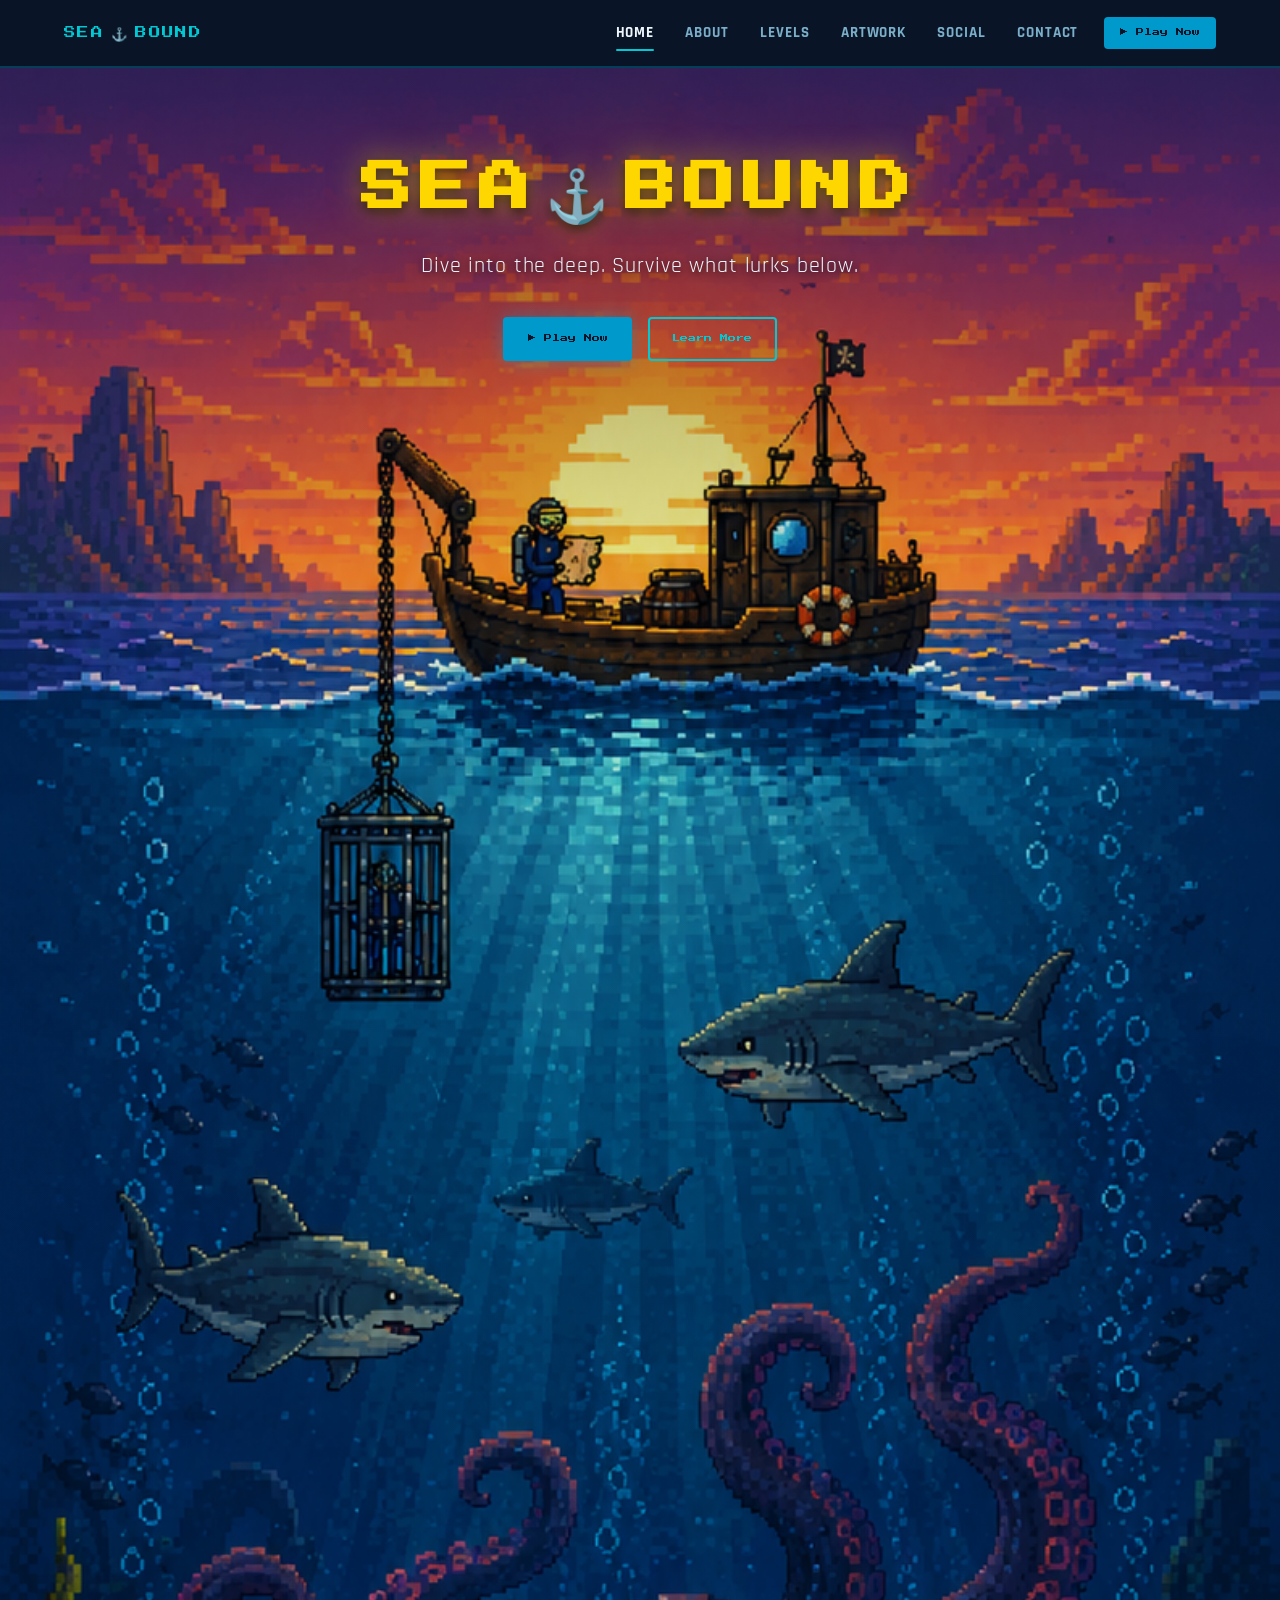
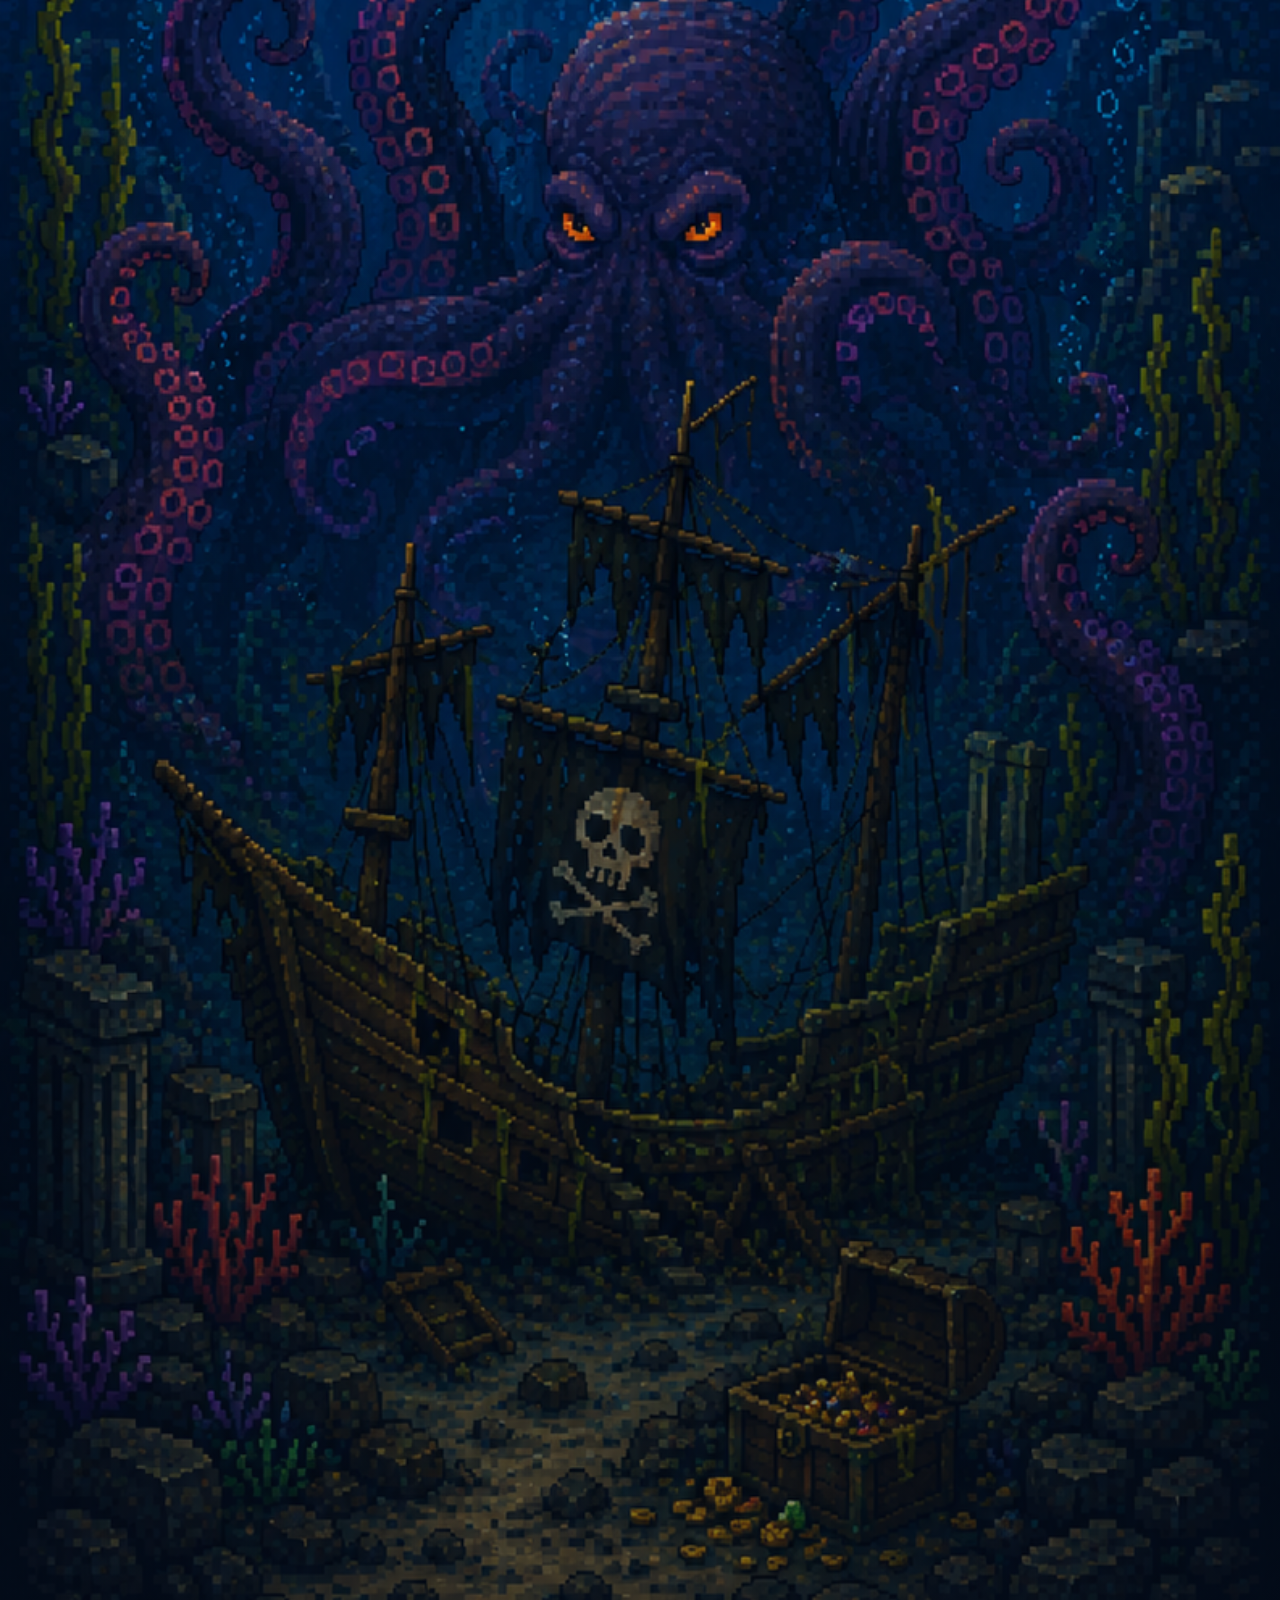
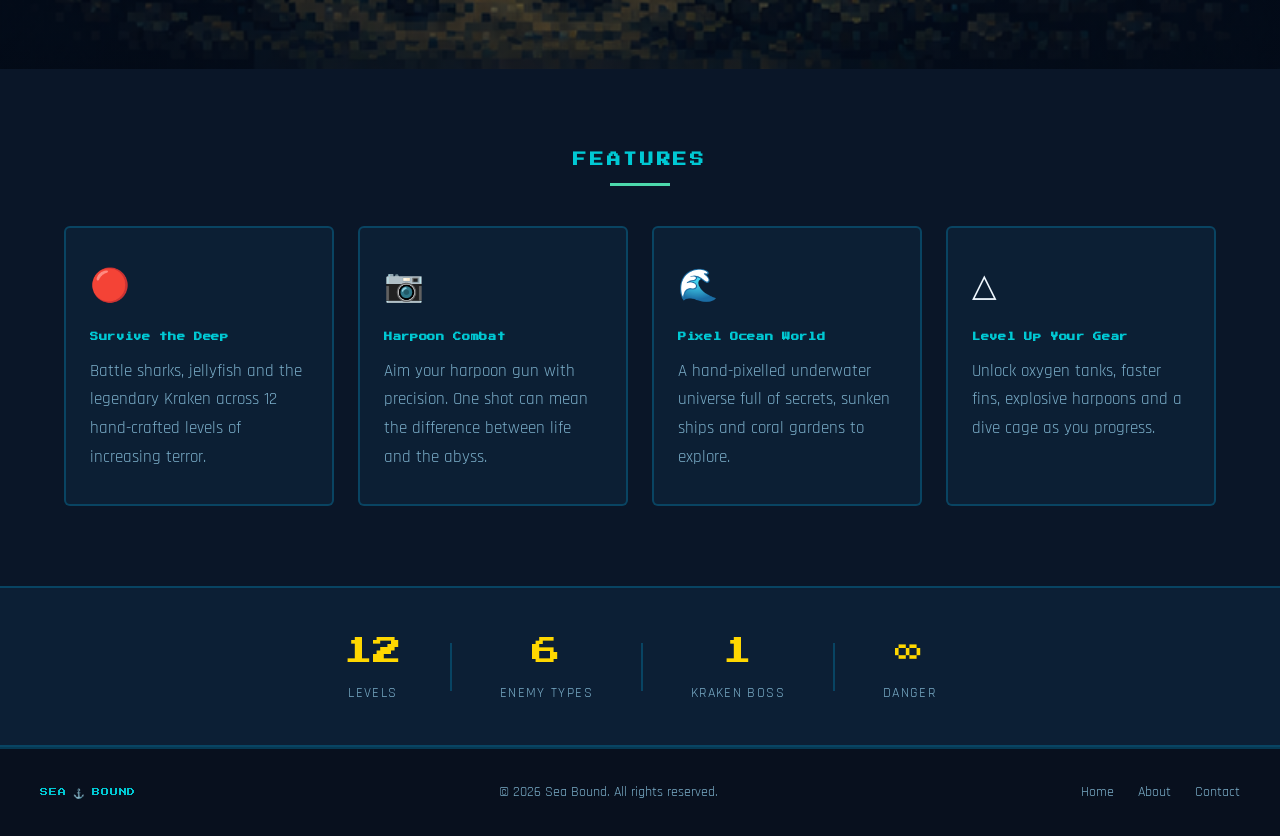
==== Max/seabound/index.html @ 22521fe0 "website" ====
<!DOCTYPE html>
<html lang="en">
<head>
  <meta charset="UTF-8" />
  <meta name="viewport" content="width=device-width, initial-scale=1.0" />
  <title>Sea Bound</title>
  <link rel="preconnect" href="https://fonts.googleapis.com" />
  <link href="https://fonts.googleapis.com/css2?family=Press+Start+2P&family=Rajdhani:wght@400;600;700&display=swap" rel="stylesheet" />
  <link rel="stylesheet" href="style.css" />
</head>
<body>

  <!-- ── NAV ──────────────────────────────────────────────────────────────── -->
  <header id="navbar">
    <div class="nav-inner">

      <!-- Logo -->
      <a href="#home" class="nav-logo" data-page="home">
        <span class="logo-word">SEA</span>
        <span class="logo-anchor" aria-hidden="true">&#9875;</span>
        <span class="logo-word">BOUND</span>
      </a>

      <!-- Hamburger (mobile) -->
      <button class="hamburger" id="hamburger" aria-label="Open menu">
        <span></span><span></span><span></span>
      </button>

      <!-- Links -->
      <nav class="nav-links" id="navLinks">
        <a href="#home"    class="nav-link active" data-page="home">Home</a>
        <a href="#about"   class="nav-link" data-page="about">About</a>
        <a href="#levels"  class="nav-link" data-page="levels">Levels</a>
        <a href="#artwork" class="nav-link" data-page="artwork">Artwork</a>
        <a href="#social"  class="nav-link" data-page="social">Social</a>
        <a href="#contact" class="nav-link" data-page="contact">Contact</a>
        <a href="#play" class="nav-cta" data-page="play">&#9654; Play Now</a>
      </nav>

    </div>
  </header>

  <!-- ── PAGES ─────────────────────────────────────────────────────────────── -->
  <main>

    <!-- HOME ---------------------------------------------------------------- -->
    <section id="home" class="page active">

      <!-- Hero image -->
      <div class="hero-wrap">
        <div class="hero-overlay">
          <h1 class="hero-title">
            <span>SEA</span>
            <span class="anchor-big" aria-hidden="true">&#9875;</span>
            <span>BOUND</span>
          </h1>
          <p class="hero-sub">Dive into the deep. Survive what lurks below.</p>
          <div class="hero-btns">
            <a href="#play" class="btn btn-primary" data-page="play">&#9654; Play Now</a>
            <a href="#about" class="btn btn-outline" data-page="about">Learn More</a>
          </div>
        </div>
      </div>

      <!-- Feature cards -->
      <div class="section-wrap">
        <h2 class="section-title pixel">FEATURES</h2>
        <div class="card-grid">
          <div class="card">
            <div class="card-icon">&#128308;</div>
            <h3>Survive the Deep</h3>
            <p>Battle sharks, jellyfish and the legendary Kraken across 12 hand-crafted levels of increasing terror.</p>
          </div>
          <div class="card">
            <div class="card-icon">&#128247;</div>
            <h3>Harpoon Combat</h3>
            <p>Aim your harpoon gun with precision. One shot can mean the difference between life and the abyss.</p>
          </div>
          <div class="card">
            <div class="card-icon">&#127754;</div>
            <h3>Pixel Ocean World</h3>
            <p>A hand-pixelled underwater universe full of secrets, sunken ships and coral gardens to explore.</p>
          </div>
          <div class="card">
            <div class="card-icon">&#9651;</div>
            <h3>Level Up Your Gear</h3>
            <p>Unlock oxygen tanks, faster fins, explosive harpoons and a dive cage as you progress.</p>
          </div>
        </div>
      </div>

      <!-- Stats bar -->
      <div class="stats-bar">
        <div class="stat"><span class="stat-num">12</span><span class="stat-label">Levels</span></div>
        <div class="stat-div"></div>
        <div class="stat"><span class="stat-num">6</span><span class="stat-label">Enemy Types</span></div>
        <div class="stat-div"></div>
        <div class="stat"><span class="stat-num">1</span><span class="stat-label">Kraken Boss</span></div>
        <div class="stat-div"></div>
        <div class="stat"><span class="stat-num">&#8734;</span><span class="stat-label">Danger</span></div>
      </div>

    </section>

    <!-- ABOUT --------------------------------------------------------------- -->
    <section id="about" class="page">
      <div class="section-wrap">
        <h2 class="section-title pixel">ABOUT</h2>
        <div class="about-grid">
          <div class="about-text">
            <h3 class="pixel small">THE GAME</h3>
            <p>Sea Bound is a pixel-art action game where you play as a deep-sea diver dropped from a research vessel into the most dangerous waters on Earth. Armed only with a harpoon gun and your wits, you must fend off predators, collect samples and escape before your oxygen runs out.</p>
            <p>Built with a love for retro aesthetics and modern game-feel, Sea Bound blends chunky pixel art with fluid controls and a pulse-pounding original soundtrack.</p>
            <h3 class="pixel small" style="margin-top:2rem;">THE TEAM</h3>
            <p>Sea Bound is an indie project developed by a small team of ocean enthusiasts, pixel artists and weekend coders who believe the sea should be as terrifying in a game as it is in real life.</p>
          </div>
          <div class="about-panel">
            <div class="pixel-box">
              <canvas id="aboutCanvas" width="320" height="320"></canvas>
            </div>
            <div class="tag-list">
              <span class="tag">Pixel Art</span>
              <span class="tag">Action</span>
              <span class="tag">Survival</span>
              <span class="tag">Underwater</span>
              <span class="tag">Boss Fights</span>
              <span class="tag">Indie</span>
            </div>
          </div>
        </div>
      </div>
    </section>

    <!-- LEVELS -------------------------------------------------------------- -->
    <section id="levels" class="page">
      <div class="section-wrap">
        <h2 class="section-title pixel">LEVELS</h2>
        <p class="section-sub">12 depths. Each darker than the last.</p>
        <div class="levels-grid" id="levelsGrid"></div>
      </div>
    </section>

    <!-- ARTWORK ------------------------------------------------------------- -->
    <section id="artwork" class="page">
      <div class="section-wrap">
        <h2 class="section-title pixel">ARTWORK</h2>
        <p class="section-sub">Pixel art from the depths of Sea Bound.</p>
        <div class="art-grid" id="artGrid"></div>
      </div>
    </section>

    <!-- SOCIAL -------------------------------------------------------------- -->
    <section id="social" class="page">
      <div class="section-wrap">
        <h2 class="section-title pixel">SOCIAL</h2>
        <p class="section-sub">Follow the dive. Stay updated.</p>
        <div class="social-grid">
          <a href="#" class="social-card" style="--accent:#1da1f2">
            <div class="social-icon">&#120143;</div>
            <h3>Twitter / X</h3>
            <p>@SeaBoundGame</p>
            <span class="social-follow">Follow</span>
          </a>
          <a href="#" class="social-card" style="--accent:#e1306c">
            <div class="social-icon">&#128247;</div>
            <h3>Instagram</h3>
            <p>@seabound.game</p>
            <span class="social-follow">Follow</span>
          </a>
          <a href="#" class="social-card" style="--accent:#5865f2">
            <div class="social-icon">&#127918;</div>
            <h3>Discord</h3>
            <p>Join the Crew</p>
            <span class="social-follow">Join</span>
          </a>
          <a href="#" class="social-card" style="--accent:#ff0000">
            <div class="social-icon">&#9654;</div>
            <h3>YouTube</h3>
            <p>Sea Bound Official</p>
            <span class="social-follow">Subscribe</span>
          </a>
          <a href="#" class="social-card" style="--accent:#ff6314">
            <div class="social-icon">&#127918;</div>
            <h3>itch.io</h3>
            <p>Play the Demo</p>
            <span class="social-follow">Play Free</span>
          </a>
          <a href="#" class="social-card" style="--accent:#1b9e3e">
            <div class="social-icon">&#127918;</div>
            <h3>Steam</h3>
            <p>Wishlist Now</p>
            <span class="social-follow">Wishlist</span>
          </a>
        </div>
      </div>
    </section>

    <!-- PLAY ---------------------------------------------------------------- -->
    <section id="play" class="page">
      <div class="play-wrap">

        <!-- Header bar -->
        <div class="play-header">
          <div class="play-title">
            <span class="pixel">SEA &#9875; BOUND</span>
            <span class="play-sub">Scuba Fighter</span>
          </div>
          <button class="btn btn-outline play-back" data-page="home">&#8592; Back</button>
        </div>

        <!-- Canvas area -->
        <div class="game-frame">
          <canvas id="gameCanvas"></canvas>
        </div>

        <!-- Controls reference -->
        <div class="play-controls">
          <div class="ctrl-item"><kbd>W A S D</kbd><span>or</span><kbd>&#8593; &#8592; &#8595; &#8594;</kbd><span>Move diver</span></div>
          <div class="ctrl-sep"></div>
          <div class="ctrl-item"><kbd>Click</kbd><span>or</span><kbd>Space</kbd><span>Fire harpoon</span></div>
          <div class="ctrl-sep"></div>
          <div class="ctrl-item"><span class="ctrl-tip">&#9888; Arrow keys scroll the page — click the game canvas first to focus it</span></div>
        </div>

      </div>
    </section>

    <!-- CONTACT ------------------------------------------------------------- -->
    <section id="contact" class="page">
      <div class="section-wrap">
        <h2 class="section-title pixel">CONTACT</h2>
        <p class="section-sub">Send a message into the deep. We will surface shortly.</p>
        <div class="contact-wrap">
          <form class="contact-form" id="contactForm" onsubmit="handleSubmit(event)">
            <div class="form-row">
              <div class="form-group">
                <label for="fname">Name</label>
                <input type="text" id="fname" placeholder="Your name" required />
              </div>
              <div class="form-group">
                <label for="femail">Email</label>
                <input type="email" id="femail" placeholder="your@email.com" required />
              </div>
            </div>
            <div class="form-group">
              <label for="fsubject">Subject</label>
              <input type="text" id="fsubject" placeholder="What's on your mind?" required />
            </div>
            <div class="form-group">
              <label for="fmessage">Message</label>
              <textarea id="fmessage" rows="6" placeholder="Dive in..." required></textarea>
            </div>
            <button type="submit" class="btn btn-primary full-width">Send Message &#9658;</button>
            <p class="form-success" id="formSuccess">&#10003; Message sent! We'll be in touch.</p>
          </form>
          <div class="contact-info">
            <div class="info-block">
              <span class="info-icon">&#9993;</span>
              <div>
                <strong>Email</strong>
                <p>hello@seabound.game</p>
              </div>
            </div>
            <div class="info-block">
              <span class="info-icon">&#128205;</span>
              <div>
                <strong>Based In</strong>
                <p>Somewhere beneath the waves</p>
              </div>
            </div>
            <div class="info-block">
              <span class="info-icon">&#128336;</span>
              <div>
                <strong>Response Time</strong>
                <p>Within 2 tidal cycles</p>
              </div>
            </div>
          </div>
        </div>
      </div>
    </section>

  </main>

  <!-- FOOTER -->
  <footer>
    <div class="footer-inner">
      <span class="nav-logo small">SEA <span class="logo-anchor">&#9875;</span> BOUND</span>
      <p>&copy; 2026 Sea Bound. All rights reserved.</p>
      <div class="footer-links">
        <a href="#home" data-page="home">Home</a>
        <a href="#about" data-page="about">About</a>
        <a href="#contact" data-page="contact">Contact</a>
      </div>
    </div>
  </footer>

  <script src="game.js"></script>
  <script src="site.js"></script>
</body>
</html>
---- Max/seabound/style.css ----
/* ── Variables & Reset ───────────────────────────────────────────────────── */
:root {
  --navy:      #0a1628;
  --deep:      #0d2137;
  --ocean:     #0e3d5c;
  --mid:       #1a6fa8;
  --teal:      #0099cc;
  --aqua:      #00c9d4;
  --seafoam:   #4dd9ac;
  --sunset1:   #ff7043;
  --sunset2:   #ff9a3c;
  --gold:      #ffd700;
  --sand:      #e8c97a;
  --coral:     #ff5c5c;
  --white:     #f0f8ff;
  --muted:     #7baec9;
  --card-bg:   rgba(13,33,55,0.85);
  --border:    rgba(0,153,204,0.3);
  --pixel-font:'Press Start 2P', monospace;
  --body-font: 'Rajdhani', sans-serif;
  --nav-h:     68px;
}

*, *::before, *::after { box-sizing: border-box; margin: 0; padding: 0; }

html { scroll-behavior: smooth; }

body {
  background: var(--navy);
  color: var(--white);
  font-family: var(--body-font);
  font-size: 17px;
  line-height: 1.7;
  overflow-x: hidden;
}

a { color: inherit; text-decoration: none; }
img { display: block; max-width: 100%; }
p { color: var(--muted); margin-bottom: 1rem; }
p:last-child { margin-bottom: 0; }

/* ── Scrollbar ───────────────────────────────────────────────────────────── */
::-webkit-scrollbar { width: 6px; }
::-webkit-scrollbar-track { background: var(--navy); }
::-webkit-scrollbar-thumb { background: var(--mid); border-radius: 3px; }

/* ── Typography helpers ──────────────────────────────────────────────────── */
.pixel { font-family: var(--pixel-font); }
.pixel.small { font-size: .55rem; letter-spacing: .08em; }

/* ── NAV ─────────────────────────────────────────────────────────────────── */
#navbar {
  position: fixed;
  top: 0; left: 0; right: 0;
  height: var(--nav-h);
  z-index: 1000;
  background: rgba(10,22,40,0.92);
  backdrop-filter: blur(12px);
  border-bottom: 2px solid var(--border);
  transition: box-shadow .3s;
}
#navbar.scrolled { box-shadow: 0 4px 28px rgba(0,0,0,.6); }

.nav-inner {
  max-width: 1200px;
  margin: 0 auto;
  height: 100%;
  display: flex;
  align-items: center;
  justify-content: space-between;
  padding: 0 1.5rem;
}

/* Logo */
.nav-logo {
  font-family: var(--pixel-font);
  font-size: .72rem;
  color: var(--aqua);
  letter-spacing: .12em;
  display: flex;
  align-items: center;
  gap: .4rem;
  cursor: pointer;
  transition: color .2s;
}
.nav-logo:hover { color: var(--gold); }
.nav-logo.small { font-size: .5rem; }
.logo-anchor { color: var(--gold); font-size: 1.15em; }
.anchor-big  { color: var(--gold); }

/* Nav links */
.nav-links {
  display: flex;
  align-items: center;
  gap: .25rem;
}

.nav-link {
  font-family: var(--body-font);
  font-weight: 700;
  font-size: .95rem;
  letter-spacing: .06em;
  text-transform: uppercase;
  color: var(--muted);
  padding: .45rem .85rem;
  border-radius: 4px;
  transition: color .2s, background .2s;
  position: relative;
}
.nav-link::after {
  content: '';
  position: absolute;
  bottom: 2px; left: 50%; right: 50%;
  height: 2px;
  background: var(--aqua);
  transition: left .2s, right .2s;
  border-radius: 1px;
}
.nav-link:hover, .nav-link.active {
  color: var(--white);
}
.nav-link:hover::after, .nav-link.active::after {
  left: .85rem; right: .85rem;
}

.nav-cta {
  font-family: var(--pixel-font);
  font-size: .5rem;
  background: var(--teal);
  color: var(--navy);
  padding: .6rem 1rem;
  border-radius: 4px;
  margin-left: .5rem;
  transition: background .2s, transform .15s;
  white-space: nowrap;
}
.nav-cta:hover { background: var(--aqua); transform: translateY(-1px); }

/* Hamburger */
.hamburger {
  display: none;
  flex-direction: column;
  gap: 5px;
  background: none;
  border: none;
  cursor: pointer;
  padding: .3rem;
}
.hamburger span {
  display: block;
  width: 24px; height: 2px;
  background: var(--aqua);
  border-radius: 1px;
  transition: transform .3s, opacity .3s;
}
.hamburger.open span:nth-child(1) { transform: translateY(7px) rotate(45deg); }
.hamburger.open span:nth-child(2) { opacity: 0; }
.hamburger.open span:nth-child(3) { transform: translateY(-7px) rotate(-45deg); }

/* ── Pages ───────────────────────────────────────────────────────────────── */
.page { display: none; padding-top: var(--nav-h); min-height: 100vh; }
.page.active { display: block; }

/* ── Section wrapper ─────────────────────────────────────────────────────── */
.section-wrap {
  max-width: 1200px;
  margin: 0 auto;
  padding: 5rem 1.5rem;
}

.section-title {
  font-size: clamp(.65rem, 2vw, .85rem);
  color: var(--aqua);
  letter-spacing: .2em;
  margin-bottom: .6rem;
  text-align: center;
}
.section-title::after {
  content: '';
  display: block;
  width: 60px; height: 3px;
  background: var(--seafoam);
  margin: .7rem auto 0;
  image-rendering: pixelated;
}
.section-sub {
  text-align: center;
  color: var(--muted);
  font-size: 1.1rem;
  margin-bottom: 3rem;
}

/* ── Buttons ─────────────────────────────────────────────────────────────── */
.btn {
  display: inline-flex;
  align-items: center;
  gap: .4rem;
  font-family: var(--pixel-font);
  font-size: .5rem;
  padding: .85rem 1.4rem;
  border-radius: 4px;
  cursor: pointer;
  transition: transform .15s, box-shadow .2s;
  border: 2px solid transparent;
}
.btn:hover { transform: translateY(-2px); }
.btn-primary {
  background: var(--teal);
  color: var(--navy);
  box-shadow: 0 0 18px rgba(0,153,204,.45);
}
.btn-primary:hover { background: var(--aqua); box-shadow: 0 0 28px rgba(0,201,212,.6); }
.btn-outline {
  background: transparent;
  color: var(--aqua);
  border-color: var(--aqua);
}
.btn-outline:hover { background: rgba(0,153,204,.12); }
.full-width { width: 100%; justify-content: center; }

/* ── Hero ────────────────────────────────────────────────────────────────── */
.hero-wrap {
  position: relative;
  width: 100%;
  /* The image is 793×1983 px — height is 250.06% of width.
     padding-top trick makes the container exactly that tall with no cropping. */
  padding-top: 250.06%;
  min-height: 520px;
  overflow: hidden;
  background-image: url("web_back.png");
  background-size: 100% 100%;   /* stretch to fill the container exactly */
  background-position: top center;
  background-repeat: no-repeat;
  background-color: #0a1020;
}
.hero-overlay {
  position: absolute;
  inset: 0;
  display: flex;
  flex-direction: column;
  align-items: center;
  justify-content: flex-start;   /* sit near the top where the boat/sunset is */
  padding-top: 6%;
  text-align: center;
  padding-left: 1.5rem;
  padding-right: 1.5rem;
  background: linear-gradient(to bottom,
    rgba(5,12,25,.45) 0%,
    rgba(5,12,25,.05) 18%,
    rgba(5,12,25,.0)  50%,
    rgba(5,12,25,.55) 100%);
}
.hero-title {
  font-family: var(--pixel-font);
  font-size: clamp(1.4rem, 5vw, 3.2rem);
  color: var(--gold);
  letter-spacing: .15em;
  display: flex;
  align-items: center;
  gap: .5rem;
  text-shadow: 0 0 32px rgba(255,215,0,.55), 0 4px 12px rgba(0,0,0,.8);
  margin-bottom: 1rem;
}
.hero-sub {
  font-family: var(--body-font);
  font-size: clamp(1rem, 2.5vw, 1.35rem);
  color: var(--white);
  text-shadow: 0 2px 8px rgba(0,0,0,.9);
  margin-bottom: 2rem;
  letter-spacing: .04em;
}
.hero-btns { display: flex; gap: 1rem; flex-wrap: wrap; justify-content: center; }

/* ── Feature cards ───────────────────────────────────────────────────────── */
.card-grid {
  display: grid;
  grid-template-columns: repeat(auto-fit, minmax(220px, 1fr));
  gap: 1.5rem;
  margin-top: 2.5rem;
}
.card {
  background: var(--card-bg);
  border: 2px solid var(--border);
  border-radius: 6px;
  padding: 2rem 1.5rem;
  transition: border-color .25s, transform .2s, box-shadow .25s;
  image-rendering: pixelated;
}
.card:hover {
  border-color: var(--aqua);
  transform: translateY(-4px);
  box-shadow: 0 8px 32px rgba(0,153,204,.25);
}
.card-icon { font-size: 2rem; margin-bottom: 1rem; }
.card h3 {
  font-family: var(--pixel-font);
  font-size: .52rem;
  color: var(--aqua);
  margin-bottom: .75rem;
  letter-spacing: .08em;
}

/* ── Stats bar ───────────────────────────────────────────────────────────── */
.stats-bar {
  background: rgba(13,33,55,.9);
  border-top: 2px solid var(--border);
  border-bottom: 2px solid var(--border);
  display: flex;
  justify-content: center;
  align-items: center;
  gap: 0;
  padding: 2.5rem 1rem;
  flex-wrap: wrap;
}
.stat {
  display: flex;
  flex-direction: column;
  align-items: center;
  padding: 0 3rem;
}
.stat-num {
  font-family: var(--pixel-font);
  font-size: clamp(1rem, 3vw, 1.8rem);
  color: var(--gold);
}
.stat-label {
  font-family: var(--body-font);
  font-size: .85rem;
  color: var(--muted);
  text-transform: uppercase;
  letter-spacing: .1em;
  margin-top: .3rem;
}
.stat-div { width: 2px; height: 48px; background: var(--border); }

/* ── About ───────────────────────────────────────────────────────────────── */
.about-grid {
  display: grid;
  grid-template-columns: 1fr 360px;
  gap: 4rem;
  align-items: start;
}
.about-text h3 { color: var(--aqua); margin-bottom: .75rem; }
.pixel-box {
  border: 3px solid var(--border);
  border-radius: 6px;
  overflow: hidden;
  image-rendering: pixelated;
  box-shadow: 0 0 32px rgba(0,153,204,.2);
}
#aboutCanvas { image-rendering: pixelated; width: 100%; height: auto; }
.tag-list { display: flex; flex-wrap: wrap; gap: .5rem; margin-top: 1rem; }
.tag {
  font-family: var(--pixel-font);
  font-size: .42rem;
  background: rgba(0,153,204,.15);
  border: 1px solid var(--teal);
  color: var(--aqua);
  padding: .35rem .7rem;
  border-radius: 3px;
  letter-spacing: .06em;
}

/* ── Levels grid ─────────────────────────────────────────────────────────── */
.levels-grid {
  display: grid;
  grid-template-columns: repeat(auto-fill, minmax(200px, 1fr));
  gap: 1.25rem;
  margin-top: 2rem;
}
.level-card {
  background: var(--card-bg);
  border: 2px solid var(--border);
  border-radius: 6px;
  overflow: hidden;
  cursor: pointer;
  transition: border-color .2s, transform .2s, box-shadow .2s;
}
.level-card:hover {
  border-color: var(--seafoam);
  transform: translateY(-3px);
  box-shadow: 0 6px 24px rgba(77,217,172,.2);
}
.level-thumb {
  width: 100%; height: 120px;
  image-rendering: pixelated;
  display: block;
}
.level-info { padding: .9rem 1rem; }
.level-num {
  font-family: var(--pixel-font);
  font-size: .42rem;
  color: var(--seafoam);
  letter-spacing: .1em;
}
.level-name {
  font-family: var(--body-font);
  font-weight: 700;
  font-size: 1.05rem;
  color: var(--white);
  margin: .3rem 0;
}
.level-diff { display: flex; gap: 3px; }
.diff-pip {
  width: 10px; height: 10px;
  border-radius: 1px;
  image-rendering: pixelated;
}
.diff-pip.on  { background: var(--coral); }
.diff-pip.off { background: var(--border); }

/* ── Artwork grid ────────────────────────────────────────────────────────── */
.art-grid {
  display: grid;
  grid-template-columns: repeat(auto-fill, minmax(240px, 1fr));
  gap: 1.25rem;
  margin-top: 2rem;
}
.art-card {
  background: var(--card-bg);
  border: 2px solid var(--border);
  border-radius: 6px;
  overflow: hidden;
  transition: border-color .2s, transform .2s;
  cursor: pointer;
}
.art-card:hover { border-color: var(--gold); transform: scale(1.02); }
.art-card canvas { width: 100%; image-rendering: pixelated; display: block; }
.art-card .art-img {
  width: 100%;
  display: block;
  object-fit: cover;
  object-position: center;
  /* Match the canvas height so cards stay uniform in the grid */
  aspect-ratio: 240 / 200;
  image-rendering: pixelated;
}
.art-label {
  padding: .6rem 1rem;
  font-family: var(--pixel-font);
  font-size: .4rem;
  color: var(--muted);
  letter-spacing: .08em;
}

/* ── Social ──────────────────────────────────────────────────────────────── */
.social-grid {
  display: grid;
  grid-template-columns: repeat(auto-fill, minmax(220px, 1fr));
  gap: 1.25rem;
  margin-top: 1rem;
}
.social-card {
  background: var(--card-bg);
  border: 2px solid var(--border);
  border-radius: 6px;
  padding: 2rem 1.5rem;
  text-align: center;
  transition: border-color .25s, transform .2s, box-shadow .25s;
  display: block;
}
.social-card:hover {
  border-color: var(--accent, var(--aqua));
  transform: translateY(-4px);
  box-shadow: 0 8px 28px rgba(0,0,0,.4);
}
.social-icon {
  font-size: 2.2rem;
  margin-bottom: .75rem;
}
.social-card h3 {
  font-family: var(--pixel-font);
  font-size: .48rem;
  color: var(--white);
  margin-bottom: .4rem;
  letter-spacing: .08em;
}
.social-card p { font-size: .95rem; color: var(--muted); margin-bottom: 1rem; }
.social-follow {
  display: inline-block;
  font-family: var(--pixel-font);
  font-size: .4rem;
  background: rgba(0,153,204,.15);
  border: 1px solid var(--accent, var(--teal));
  color: var(--accent, var(--teal));
  padding: .4rem .8rem;
  border-radius: 3px;
  letter-spacing: .06em;
  transition: background .2s;
}
.social-card:hover .social-follow { background: rgba(0,153,204,.28); }

/* ── Contact ─────────────────────────────────────────────────────────────── */
.contact-wrap {
  display: grid;
  grid-template-columns: 1fr 300px;
  gap: 4rem;
  align-items: start;
  margin-top: 1rem;
}
.contact-form { display: flex; flex-direction: column; gap: 1.25rem; }
.form-row { display: grid; grid-template-columns: 1fr 1fr; gap: 1.25rem; }
.form-group { display: flex; flex-direction: column; gap: .4rem; }
.form-group label {
  font-family: var(--pixel-font);
  font-size: .42rem;
  color: var(--aqua);
  letter-spacing: .08em;
}
.form-group input,
.form-group textarea {
  background: rgba(13,33,55,.9);
  border: 2px solid var(--border);
  border-radius: 4px;
  color: var(--white);
  font-family: var(--body-font);
  font-size: 1rem;
  padding: .7rem 1rem;
  outline: none;
  transition: border-color .2s;
  resize: vertical;
}
.form-group input:focus,
.form-group textarea:focus { border-color: var(--teal); }
.form-group input::placeholder,
.form-group textarea::placeholder { color: var(--muted); opacity: .6; }
.form-success {
  color: var(--seafoam);
  font-family: var(--pixel-font);
  font-size: .42rem;
  display: none;
  text-align: center;
  letter-spacing: .08em;
}
.form-success.show { display: block; }
.contact-info { display: flex; flex-direction: column; gap: 2rem; padding-top: .5rem; }
.info-block { display: flex; align-items: flex-start; gap: 1rem; }
.info-icon { font-size: 1.6rem; flex-shrink: 0; margin-top: .1rem; }
.info-block strong {
  font-family: var(--pixel-font);
  font-size: .44rem;
  color: var(--aqua);
  letter-spacing: .08em;
  display: block;
  margin-bottom: .3rem;
}
.info-block p { font-size: .95rem; color: var(--muted); margin: 0; }

/* ── Footer ──────────────────────────────────────────────────────────────── */
footer {
  background: rgba(8,16,30,.95);
  border-top: 2px solid var(--border);
  padding: 2rem 1.5rem;
}
.footer-inner {
  max-width: 1200px;
  margin: 0 auto;
  display: flex;
  align-items: center;
  justify-content: space-between;
  flex-wrap: wrap;
  gap: 1rem;
}
footer p { font-size: .85rem; color: var(--muted); margin: 0; }
.footer-links { display: flex; gap: 1.5rem; }
.footer-links a { font-size: .85rem; color: var(--muted); transition: color .2s; }
.footer-links a:hover { color: var(--aqua); }

/* ── Responsive ──────────────────────────────────────────────────────────── */
@media (max-width: 900px) {
  .about-grid    { grid-template-columns: 1fr; }
  .contact-wrap  { grid-template-columns: 1fr; }
  .form-row      { grid-template-columns: 1fr; }
  .stat          { padding: 0 1.5rem; }
}
@media (max-width: 700px) {
  .hamburger { display: flex; }
  .nav-links {
    position: fixed;
    top: var(--nav-h); left: 0; right: 0;
    background: rgba(10,22,40,.97);
    flex-direction: column;
    align-items: stretch;
    padding: 1rem 1.5rem 2rem;
    gap: .25rem;
    border-bottom: 2px solid var(--border);
    transform: translateY(-110%);
    transition: transform .35s cubic-bezier(.4,0,.2,1);
    z-index: 999;
  }
  .nav-links.open { transform: translateY(0); }
  .nav-link { padding: .75rem .5rem; font-size: 1rem; }
  .nav-cta  { margin: .5rem 0 0; text-align: center; }
  .hero-title { font-size: 1.1rem; }
  .stats-bar { gap: 1rem; }
  .stat-div  { display: none; }
  .footer-inner { flex-direction: column; align-items: center; text-align: center; }
}

/* ── Play page ───────────────────────────────────────────────────────────── */
#play { background: var(--navy); }

.play-wrap {
  max-width: 860px;
  margin: 0 auto;
  padding: 2rem 1.5rem 3rem;
  display: flex;
  flex-direction: column;
  align-items: center;
  gap: 1.25rem;
}

/* Header row */
.play-header {
  width: 100%;
  display: flex;
  align-items: center;
  justify-content: space-between;
  flex-wrap: wrap;
  gap: .75rem;
  padding-bottom: .75rem;
  border-bottom: 2px solid var(--border);
}

.play-title {
  display: flex;
  flex-direction: column;
  gap: .25rem;
}
.play-title .pixel {
  font-size: .65rem;
  color: var(--aqua);
  letter-spacing: .15em;
}
.play-sub {
  font-family: var(--body-font);
  font-size: .9rem;
  color: var(--muted);
  letter-spacing: .08em;
  text-transform: uppercase;
}

.play-back {
  font-size: .42rem;
  padding: .55rem 1rem;
  cursor: pointer;
}

/* Game canvas frame */
.game-frame {
  width: 100%;
  max-width: 800px;
  border: 3px solid var(--border);
  border-radius: 6px;
  overflow: hidden;
  box-shadow:
    0 0 48px rgba(0,153,204,.2),
    0 16px 48px rgba(0,0,0,.7);
  background: #00334e;
  cursor: crosshair;
  /* Let the canvas fill the frame width, preserving 800×560 ratio */
  aspect-ratio: 800 / 560;
  position: relative;
}

#gameCanvas {
  display: block;
  width: 100%;
  height: 100%;
  image-rendering: pixelated;
}

/* Controls bar */
.play-controls {
  display: flex;
  align-items: center;
  justify-content: center;
  flex-wrap: wrap;
  gap: .5rem 1.5rem;
  background: var(--card-bg);
  border: 1px solid var(--border);
  border-radius: 6px;
  padding: .85rem 1.5rem;
  width: 100%;
  max-width: 800px;
}

.ctrl-item {
  display: flex;
  align-items: center;
  gap: .4rem;
  font-family: var(--body-font);
  font-size: .88rem;
  color: var(--muted);
}

kbd {
  font-family: var(--pixel-font);
  font-size: .4rem;
  background: rgba(0,153,204,.18);
  border: 1px solid var(--teal);
  color: var(--aqua);
  padding: .3rem .55rem;
  border-radius: 3px;
  letter-spacing: .05em;
}

.ctrl-sep {
  width: 1px;
  height: 24px;
  background: var(--border);
}

.ctrl-tip {
  font-size: .8rem;
  color: var(--muted);
  opacity: .7;
}

@media (max-width: 600px) {
  .play-controls { flex-direction: column; align-items: flex-start; gap: .6rem; }
  .ctrl-sep { display: none; }
}
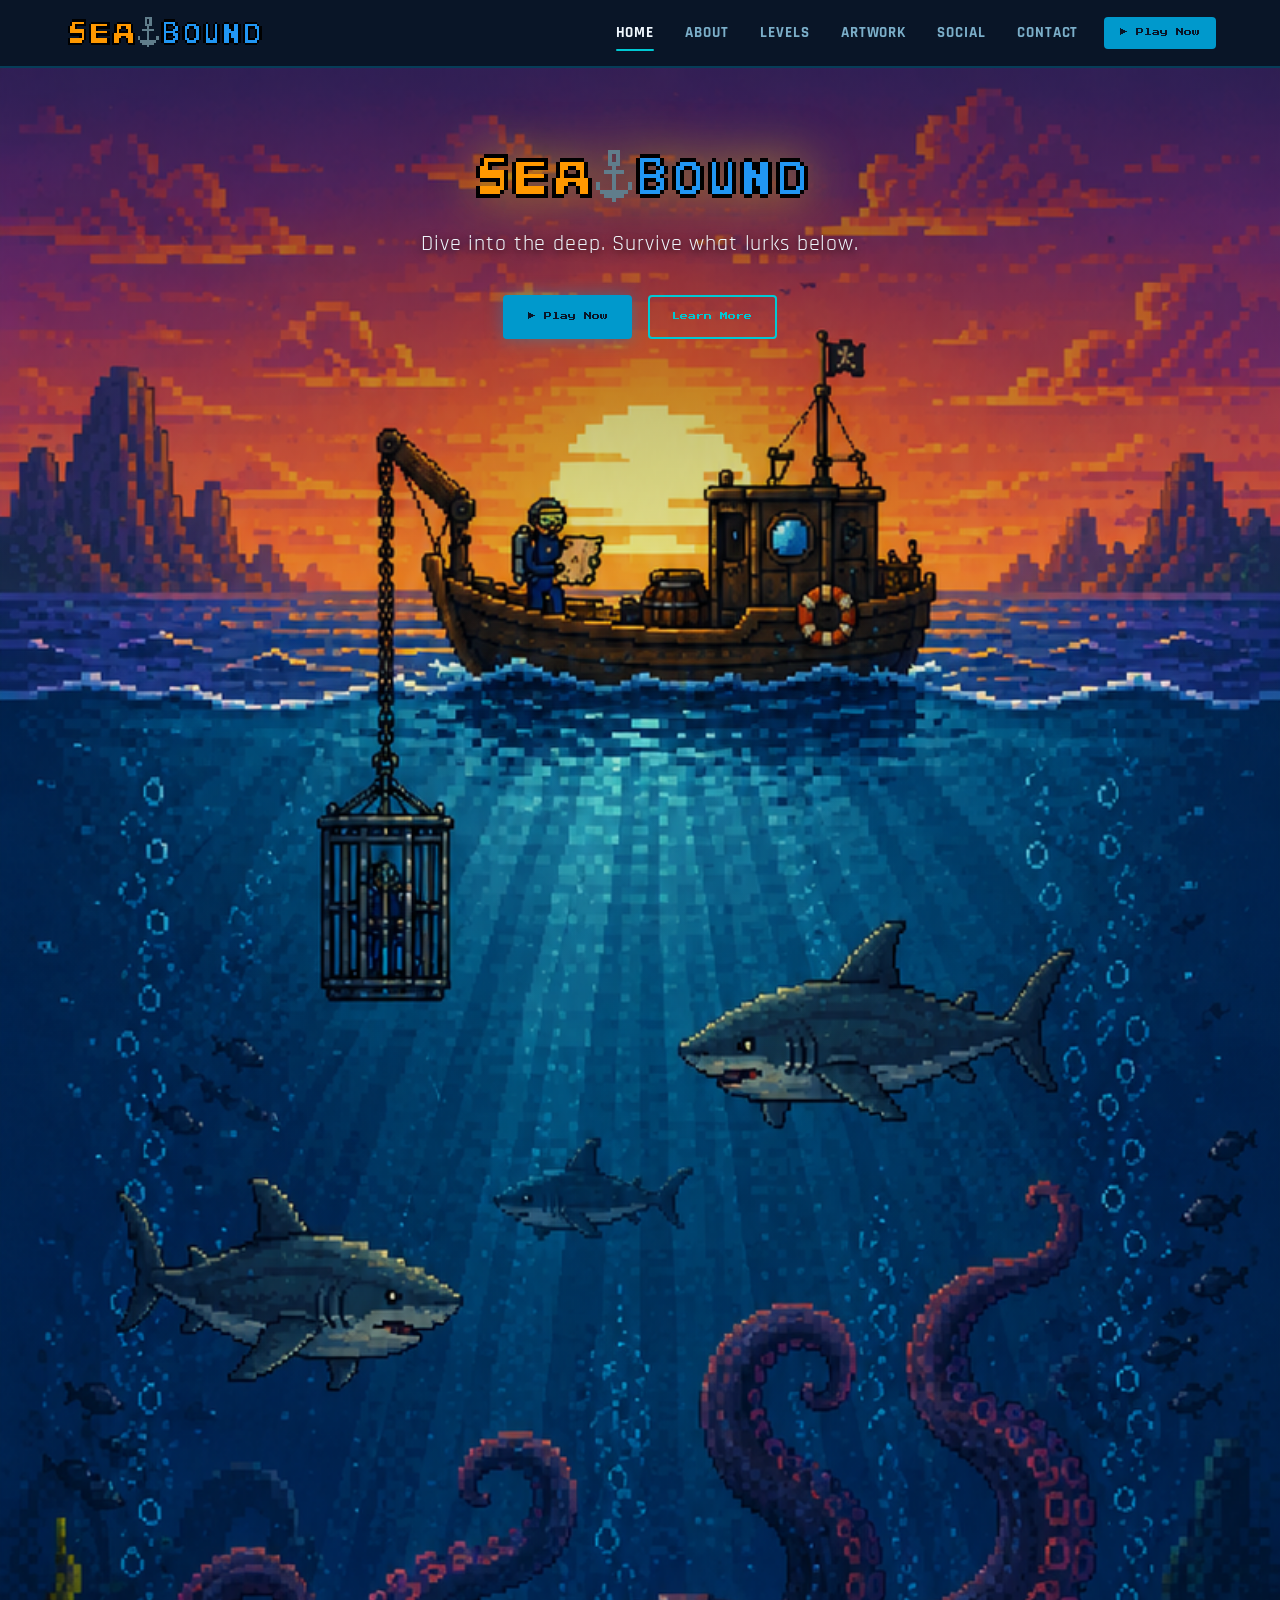
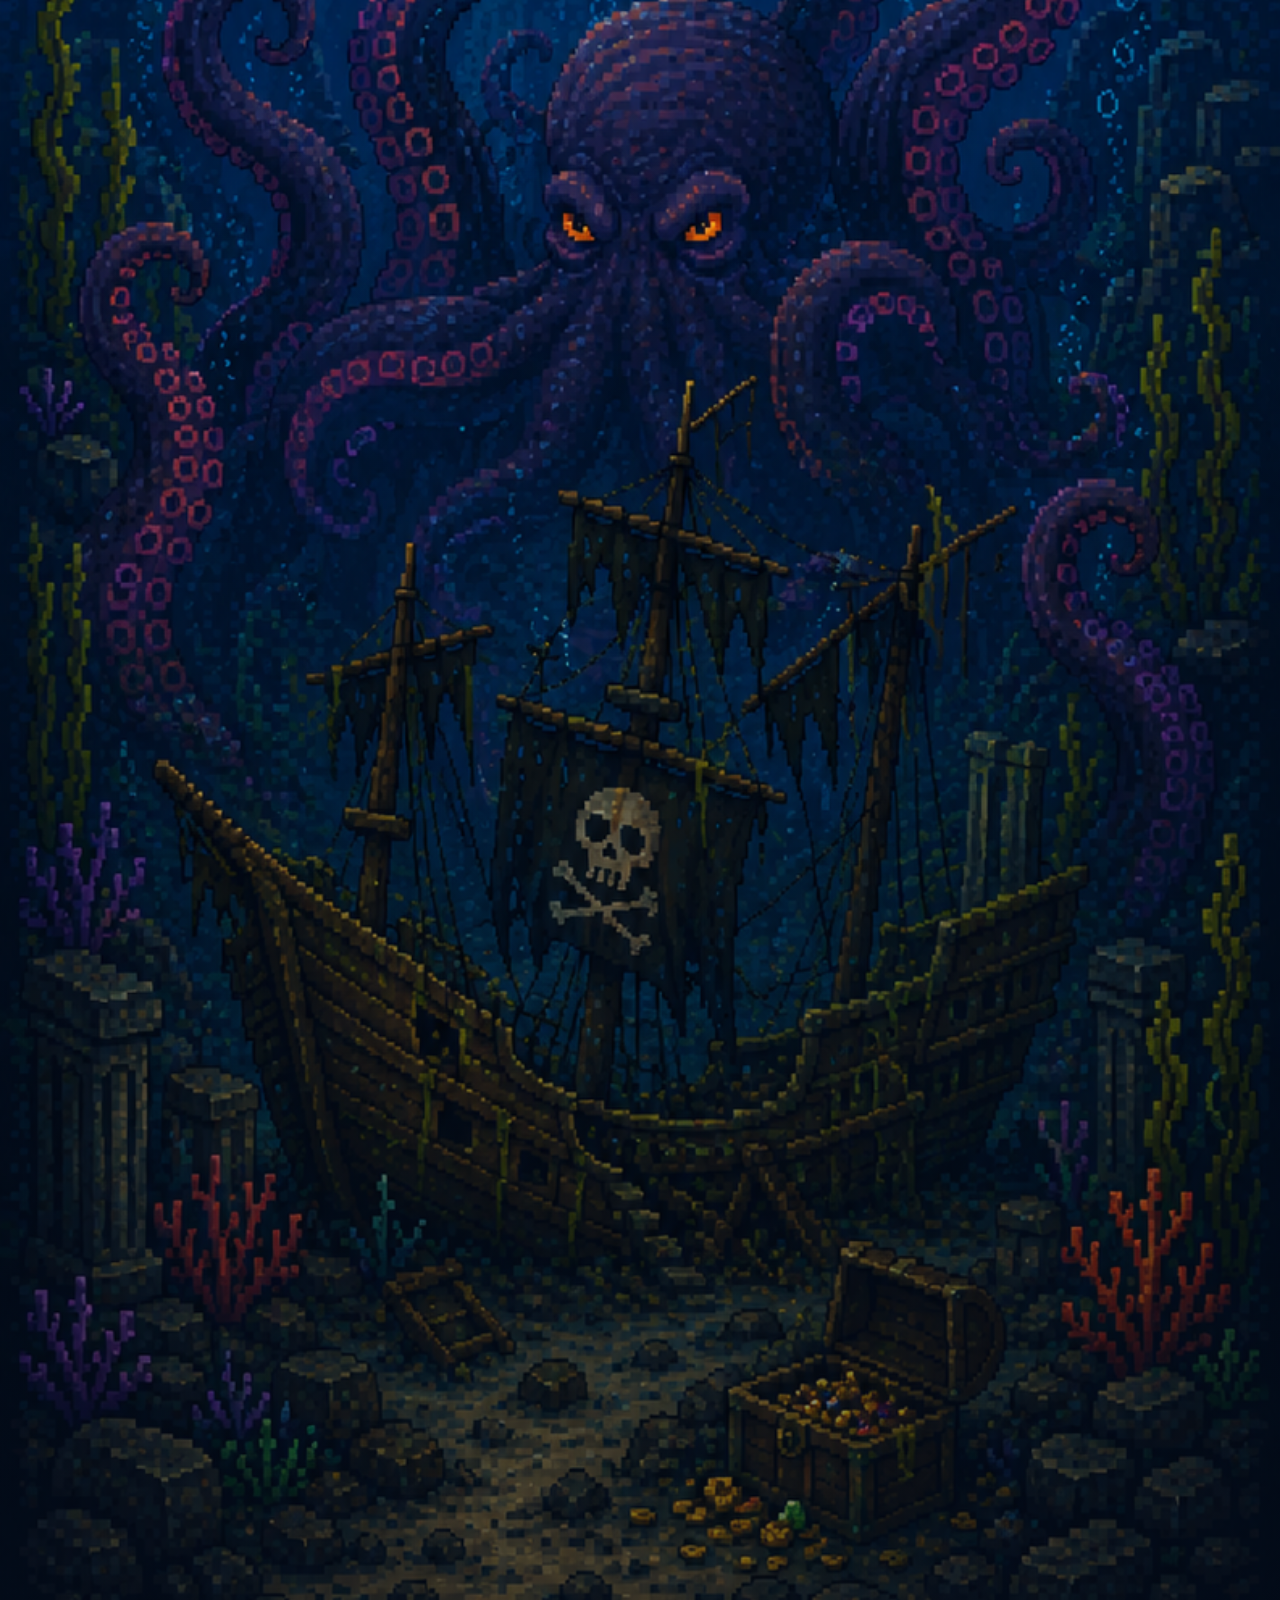
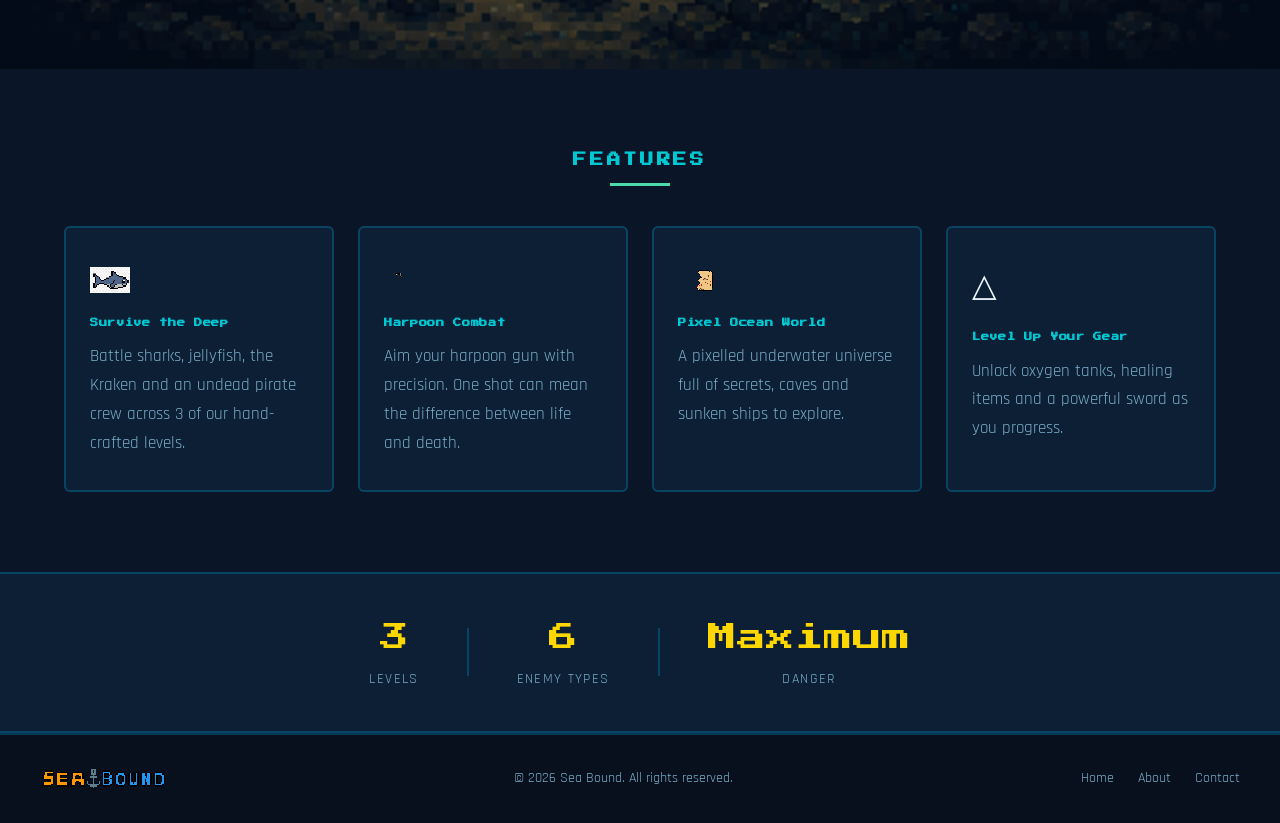
==== commit 1711e9aa: "website stuff" ====
--- a/Max/seabound/index.html
+++ b/Max/seabound/index.html
@@ -16,9 +16,7 @@
 
       <!-- Logo -->
       <a href="#home" class="nav-logo" data-page="home">
-        <span class="logo-word">SEA</span>
-        <span class="logo-anchor" aria-hidden="true">&#9875;</span>
-        <span class="logo-word">BOUND</span>
+        <img src="title.png" alt="Sea Bound" class="nav-logo-img" />
       </a>
 
       <!-- Hamburger (mobile) -->
@@ -50,9 +48,7 @@
       <div class="hero-wrap">
         <div class="hero-overlay">
           <h1 class="hero-title">
-            <span>SEA</span>
-            <span class="anchor-big" aria-hidden="true">&#9875;</span>
-            <span>BOUND</span>
+            <img src="title.png" alt="Sea Bound" class="hero-title-img" />
           </h1>
           <p class="hero-sub">Dive into the deep. Survive what lurks below.</p>
           <div class="hero-btns">
@@ -67,37 +63,35 @@
         <h2 class="section-title pixel">FEATURES</h2>
         <div class="card-grid">
           <div class="card">
-            <div class="card-icon">&#128308;</div>
+            <div class="card-icon"><img src="../../Images/shark.png" alt="Shark" class="card-icon-img" /></div>
             <h3>Survive the Deep</h3>
-            <p>Battle sharks, jellyfish and the legendary Kraken across 12 hand-crafted levels of increasing terror.</p>
-          </div>
-          <div class="card">
-            <div class="card-icon">&#128247;</div>
+            <p>Battle sharks, jellyfish, the Kraken and an undead pirate crew across 3 of our hand-crafted levels.</p>
+          </div>
+          <div class="card">
+            <div class="card-icon"><img src="../../Images/harpoon gun.png" alt="Harpoon Gun" class="card-icon-img" /></div>
             <h3>Harpoon Combat</h3>
-            <p>Aim your harpoon gun with precision. One shot can mean the difference between life and the abyss.</p>
-          </div>
-          <div class="card">
-            <div class="card-icon">&#127754;</div>
+            <p>Aim your harpoon gun with precision. One shot can mean the difference between life and death.</p>
+          </div>
+          <div class="card">
+            <div class="card-icon"><img src="../../Images/mapfrag1.png" alt="Map Fragment" class="card-icon-img" /></div>
             <h3>Pixel Ocean World</h3>
-            <p>A hand-pixelled underwater universe full of secrets, sunken ships and coral gardens to explore.</p>
+            <p>A pixelled underwater universe full of secrets, caves and sunken ships to explore.</p>
           </div>
           <div class="card">
             <div class="card-icon">&#9651;</div>
             <h3>Level Up Your Gear</h3>
-            <p>Unlock oxygen tanks, faster fins, explosive harpoons and a dive cage as you progress.</p>
+            <p>Unlock oxygen tanks, healing items and a powerful sword as you progress.</p>
           </div>
         </div>
       </div>
 
       <!-- Stats bar -->
       <div class="stats-bar">
-        <div class="stat"><span class="stat-num">12</span><span class="stat-label">Levels</span></div>
+        <div class="stat"><span class="stat-num">3</span><span class="stat-label">Levels</span></div>
         <div class="stat-div"></div>
         <div class="stat"><span class="stat-num">6</span><span class="stat-label">Enemy Types</span></div>
         <div class="stat-div"></div>
-        <div class="stat"><span class="stat-num">1</span><span class="stat-label">Kraken Boss</span></div>
-        <div class="stat-div"></div>
-        <div class="stat"><span class="stat-num">&#8734;</span><span class="stat-label">Danger</span></div>
+        <div class="stat"><span class="stat-num">Maximum</span><span class="stat-label">Danger</span></div>
       </div>
 
     </section>
@@ -109,10 +103,10 @@
         <div class="about-grid">
           <div class="about-text">
             <h3 class="pixel small">THE GAME</h3>
-            <p>Sea Bound is a pixel-art action game where you play as a deep-sea diver dropped from a research vessel into the most dangerous waters on Earth. Armed only with a harpoon gun and your wits, you must fend off predators, collect samples and escape before your oxygen runs out.</p>
+            <p>Sea Bound is a pixel-art action game where you play as a deep-sea diver dropped from a research vessel into some of the most dangerous waters on Earth. Armed only with a harpoon gun and your wits, you must retrieve ancient treasure and fight you way to escape before your oxygen runs out.</p>
             <p>Built with a love for retro aesthetics and modern game-feel, Sea Bound blends chunky pixel art with fluid controls and a pulse-pounding original soundtrack.</p>
             <h3 class="pixel small" style="margin-top:2rem;">THE TEAM</h3>
-            <p>Sea Bound is an indie project developed by a small team of ocean enthusiasts, pixel artists and weekend coders who believe the sea should be as terrifying in a game as it is in real life.</p>
+            <p>Sea Bound is an indie project developed by a small team of pixel artists and coders whose aim it is to deliver a game that is both challenging and fun.</p>
           </div>
           <div class="about-panel">
             <div class="pixel-box">
@@ -135,7 +129,7 @@
     <section id="levels" class="page">
       <div class="section-wrap">
         <h2 class="section-title pixel">LEVELS</h2>
-        <p class="section-sub">12 depths. Each darker than the last.</p>
+        <p class="section-sub">3 depths. Each more challenging than the last.</p>
         <div class="levels-grid" id="levelsGrid"></div>
       </div>
     </section>
@@ -229,7 +223,7 @@
     <section id="contact" class="page">
       <div class="section-wrap">
         <h2 class="section-title pixel">CONTACT</h2>
-        <p class="section-sub">Send a message into the deep. We will surface shortly.</p>
+        <p class="section-sub">Send a message and we will respond ASAP.</p>
         <div class="contact-wrap">
           <form class="contact-form" id="contactForm" onsubmit="handleSubmit(event)">
             <div class="form-row">
@@ -265,14 +259,14 @@
               <span class="info-icon">&#128205;</span>
               <div>
                 <strong>Based In</strong>
-                <p>Somewhere beneath the waves</p>
+                <p>Athlone</p>
               </div>
             </div>
             <div class="info-block">
               <span class="info-icon">&#128336;</span>
               <div>
                 <strong>Response Time</strong>
-                <p>Within 2 tidal cycles</p>
+                <p>Typically within 2 tidal cycles</p>
               </div>
             </div>
           </div>
@@ -285,7 +279,7 @@
   <!-- FOOTER -->
   <footer>
     <div class="footer-inner">
-      <span class="nav-logo small">SEA <span class="logo-anchor">&#9875;</span> BOUND</span>
+      <span class="nav-logo small"><img src="title.png" alt="Sea Bound" class="footer-logo-img" /></span>
       <p>&copy; 2026 Sea Bound. All rights reserved.</p>
       <div class="footer-links">
         <a href="#home" data-page="home">Home</a>
--- a/Max/seabound/style.css
+++ b/Max/seabound/style.css
@@ -48,6 +48,27 @@
 .pixel { font-family: var(--pixel-font); }
 .pixel.small { font-size: .55rem; letter-spacing: .08em; }
 
+/* Logo images */
+.nav-logo-img {
+  height: 38px;
+  width: auto;
+  image-rendering: pixelated;
+  display: block;
+}
+.hero-title-img {
+  max-width: clamp(220px, 55vw, 560px);
+  width: 100%;
+  height: auto;
+  image-rendering: pixelated;
+  filter: drop-shadow(0 0 24px rgba(255,215,0,.5));
+}
+.footer-logo-img {
+  height: 24px;
+  width: auto;
+  image-rendering: pixelated;
+  display: block;
+}
+
 /* ── NAV ─────────────────────────────────────────────────────────────────── */
 #navbar {
   position: fixed;
@@ -292,6 +313,13 @@
   box-shadow: 0 8px 32px rgba(0,153,204,.25);
 }
 .card-icon { font-size: 2rem; margin-bottom: 1rem; }
+.card-icon-img {
+  width: 2.5rem;
+  height: 2.5rem;
+  object-fit: contain;
+  image-rendering: pixelated;
+  display: block;
+}
 .card h3 {
   font-family: var(--pixel-font);
   font-size: .52rem;
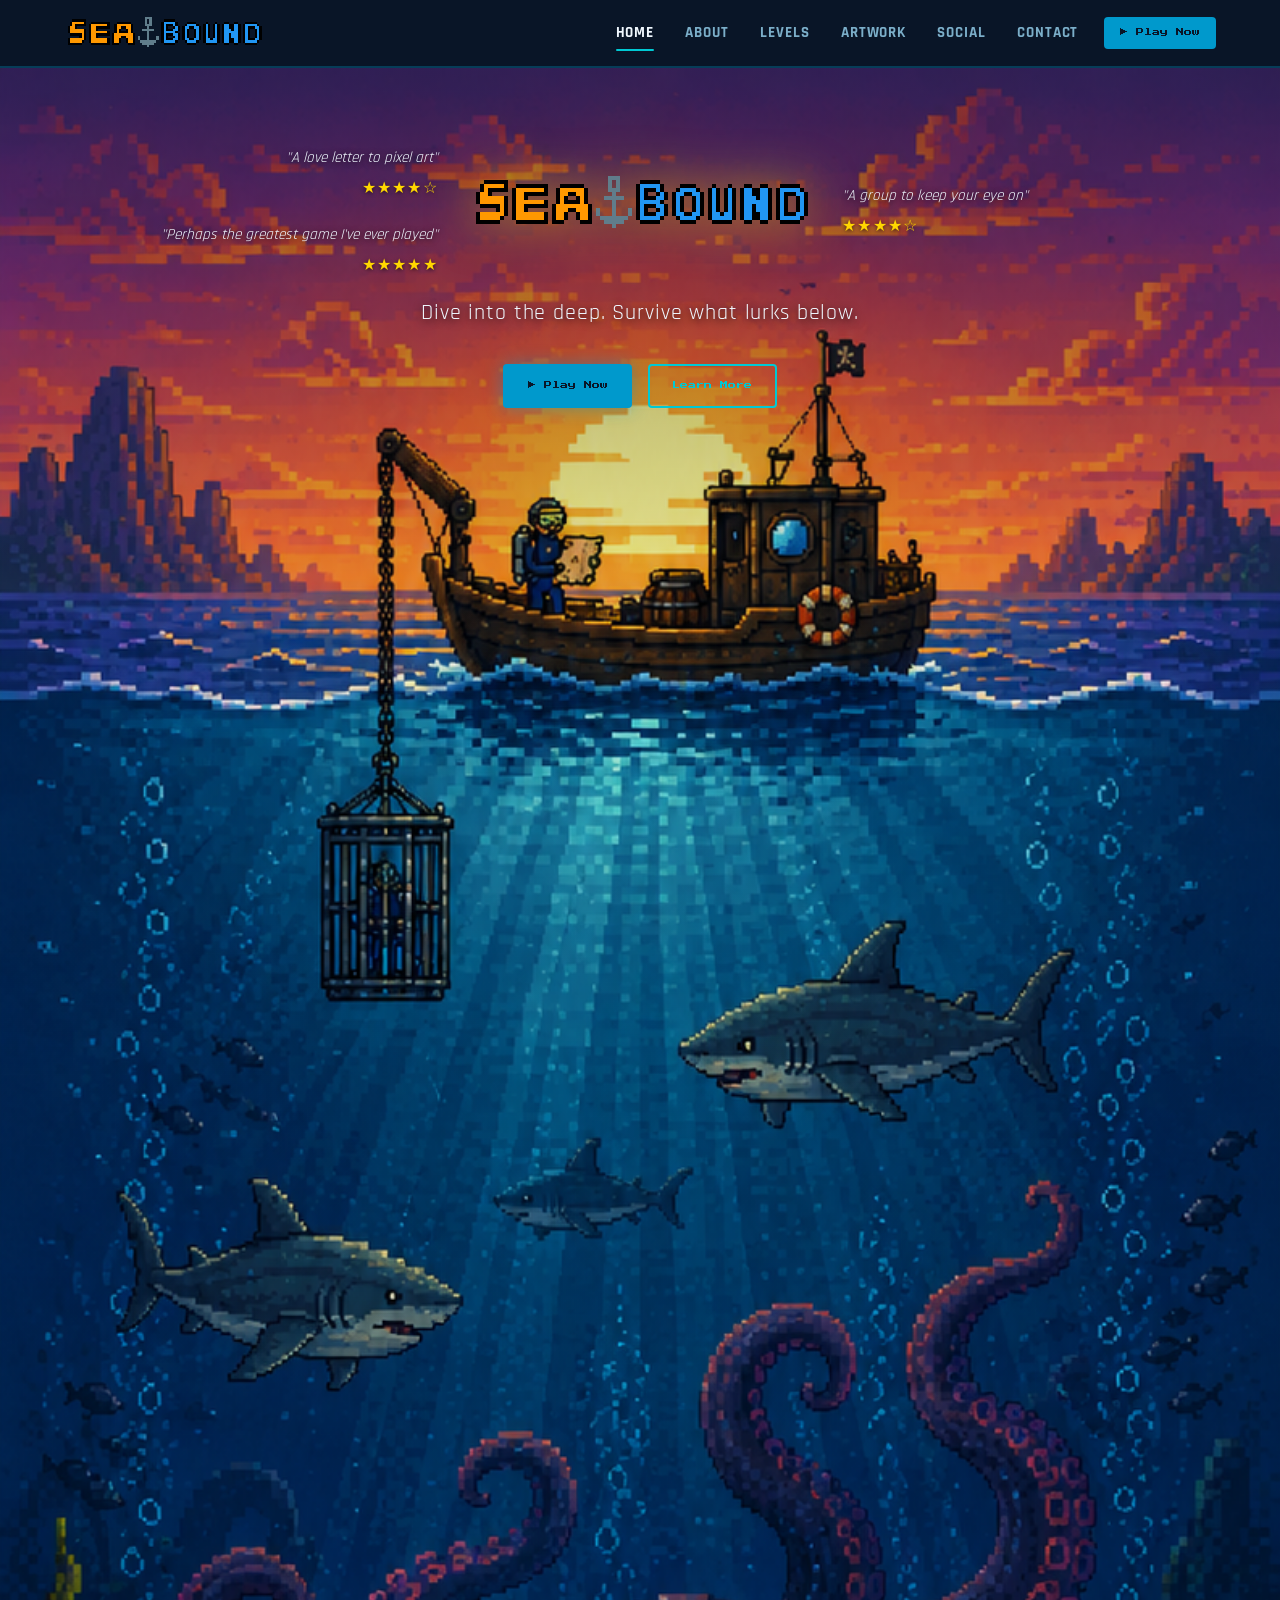
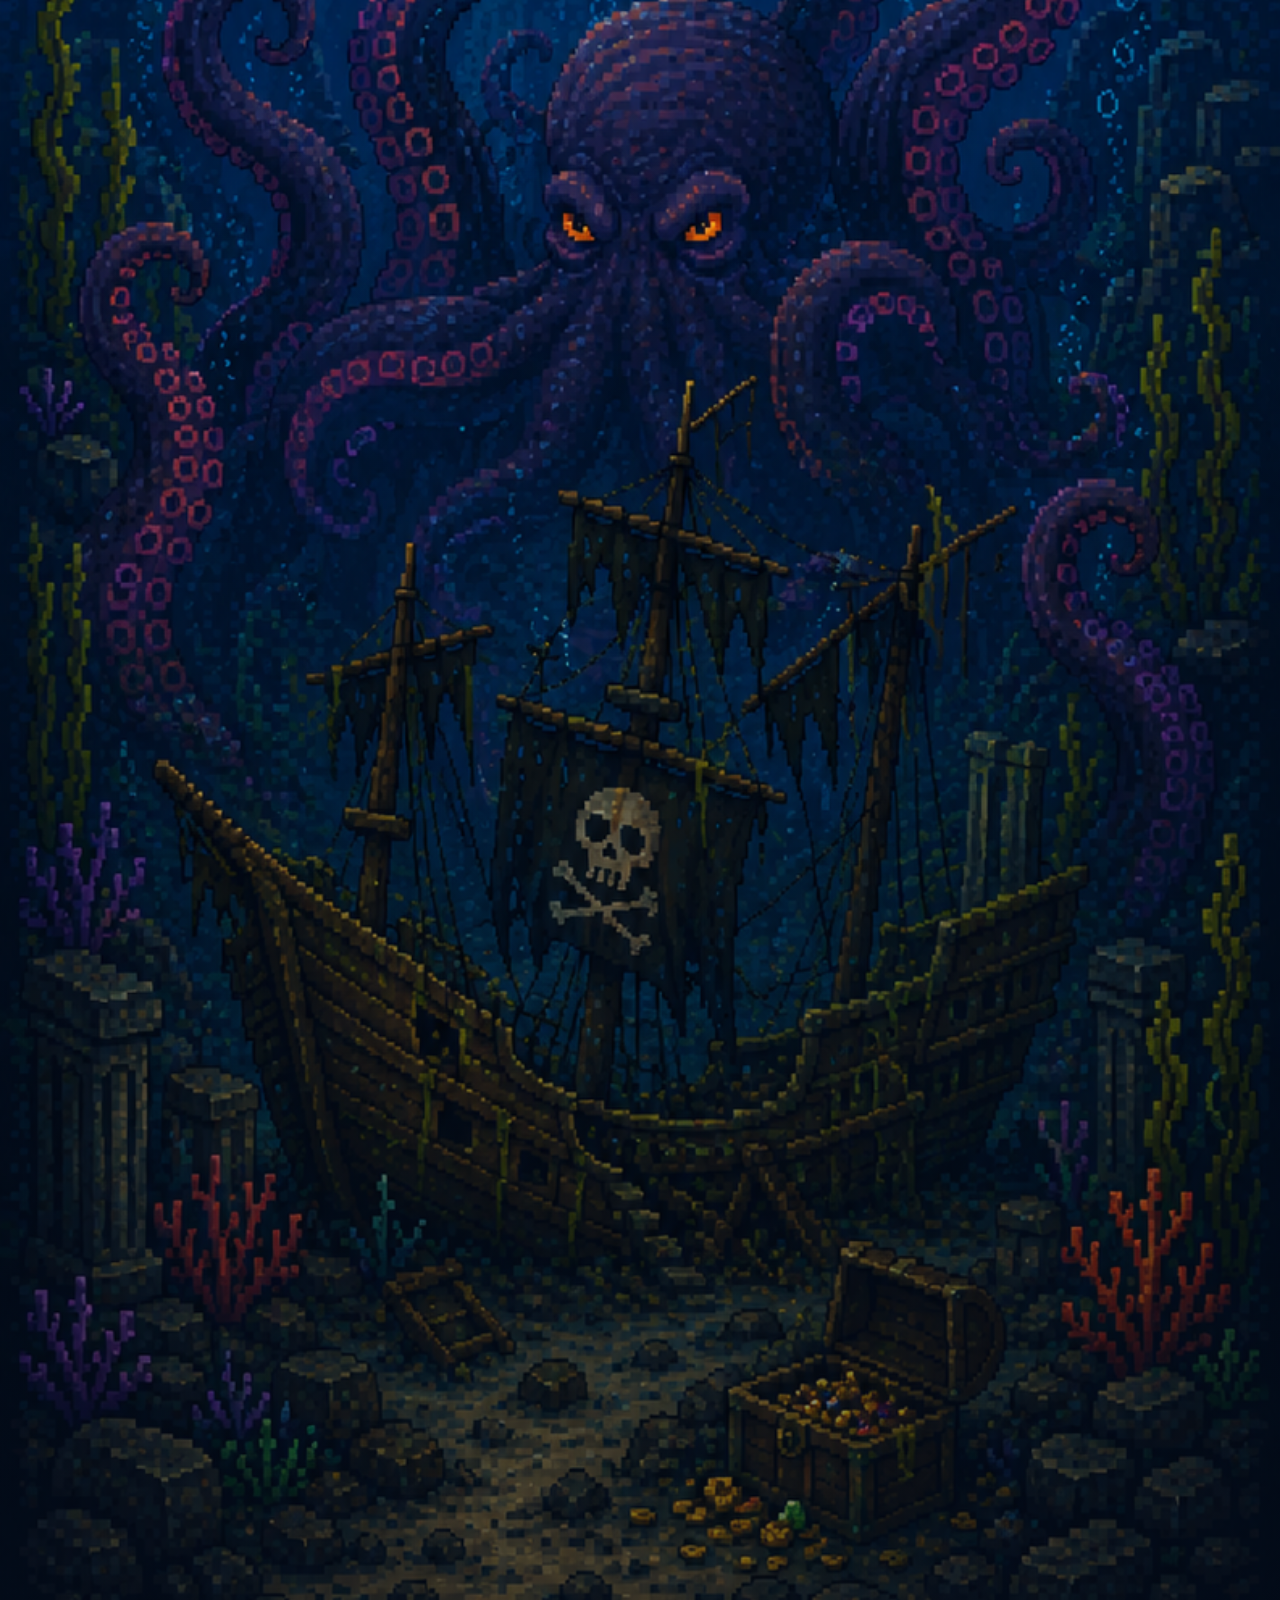
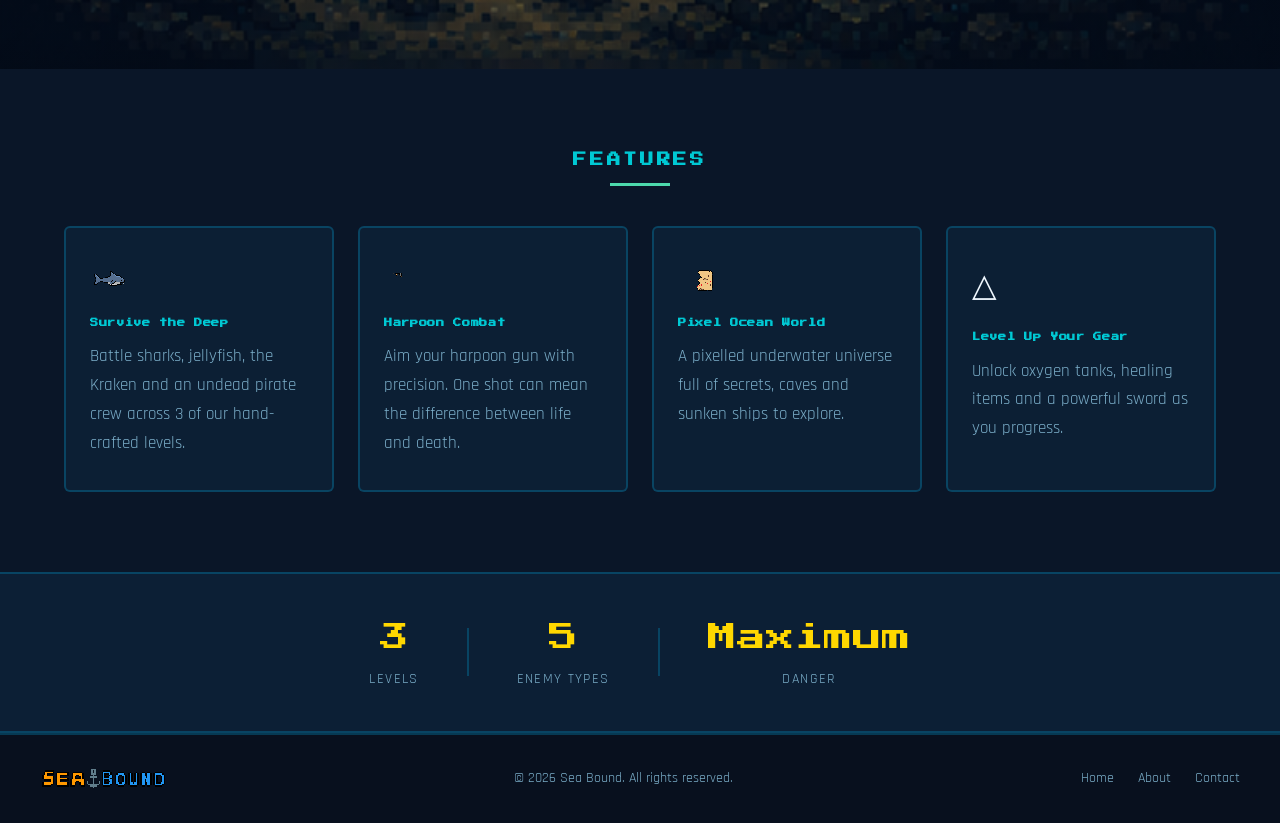
==== commit 2150d7e7: "boxes on characters" ====
--- a/Max/seabound/index.html
+++ b/Max/seabound/index.html
@@ -47,15 +47,91 @@
       <!-- Hero image -->
       <div class="hero-wrap">
         <div class="hero-overlay">
-          <h1 class="hero-title">
-            <img src="title.png" alt="Sea Bound" class="hero-title-img" />
-          </h1>
+
+          <!-- Sky row: 2 reviews | title | 1 review -->
+          <div class="hero-sky-row">
+
+            <div class="hero-reviews-left">
+              <div class="review-item">
+                <p class="review-quote">"A love letter to pixel art"</p>
+                <div class="review-stars">&#9733;&#9733;&#9733;&#9733;&#9734;</div>
+              </div>
+              <div class="review-item">
+                <p class="review-quote">"Perhaps the greatest game I've ever played"</p>
+                <div class="review-stars">&#9733;&#9733;&#9733;&#9733;&#9733;</div>
+              </div>
+            </div>
+
+            <h1 class="hero-title">
+              <img src="title.png" alt="Sea Bound" class="hero-title-img" />
+            </h1>
+
+            <div class="hero-reviews-right">
+              <div class="review-item">
+                <p class="review-quote">"A group to keep your eye on"</p>
+                <div class="review-stars">&#9733;&#9733;&#9733;&#9733;&#9734;</div>
+              </div>
+            </div>
+
+          </div>
+
           <p class="hero-sub">Dive into the deep. Survive what lurks below.</p>
           <div class="hero-btns">
             <a href="#play" class="btn btn-primary" data-page="play">&#9654; Play Now</a>
             <a href="#about" class="btn btn-outline" data-page="about">Learn More</a>
           </div>
         </div>
+
+        <!-- =====================================================
+             HOTSPOTS — tweak left/top/width/height (all as % of
+             the hero image dimensions) to reposition each box.
+             To see the boxes visually while editing, temporarily
+             uncomment the debug line in the .hotspot:hover rule
+             in style.css, or add:  outline:2px solid red;
+             directly to any hotspot's style attribute.
+             ===================================================== -->
+
+        <!-- Jerry (in the diving cage) -->
+        <div class="hotspot" style="left:26%;top:24%;width:9%;height:8%;"
+             data-title="Jerry" data-tip="Your hero. Armed with a harpoon gun and nerves of steel, Jerry dives into the abyss to recover the lost treasure map — one piece at a time."></div>
+
+        <!-- Shark 1 (large, top-right) -->
+        <div class="hotspot" style="left:54%;top:28%;width:30%;height:10%;"
+             data-title="Shark" data-tip="The ocean's apex predator. Fast, relentless and always hungry. One bite and Jerry's dive is over."></div>
+
+        <!-- Shark 2 (middle-left) -->
+        <div class="hotspot" style="left:9%;top:41%;width:25%;height:5%;"
+             data-title="Shark" data-tip="A second hunter lurking in the shallows. These sharks patrol in packs — never let your guard down."></div>
+
+        <div class="hotspot" style="left:44%;top:41%;width:15%;height:3%;"
+             data-title="Shark" data-tip="A second hunter lurking in the shallows. These sharks patrol in packs — never let your guard down."></div>
+
+        <!-- Jellyfish (top-left) -->
+        <div class="hotspot" style="left:4%;top:29%;width:12%;height:7%;"
+             data-title="Jellyfish" data-tip="Slow but deadly. These translucent drifters deliver a paralysing sting — brush one and Jerry freezes in place just long enough for something worse to strike."></div>
+
+        <!-- Jellyfish (middle-centre) -->
+        <div class="hotspot" style="left:29%;top:36%;width:11%;height:6%;"
+             data-title="Jellyfish" data-tip="Slow but deadly. These translucent drifters deliver a paralysing sting — brush one and Jerry freezes in place just long enough for something worse to strike."></div>
+
+        <!-- Jellyfish (right) -->
+        <div class="hotspot" style="left:78%;top:39%;width:13%;height:6%;"
+             data-title="Jellyfish" data-tip="Slow but deadly. These translucent drifters deliver a paralysing sting — brush one and Jerry freezes in place just long enough for something worse to strike."></div>
+
+        <!-- Kraken (body + tentacles) -->
+        <div class="hotspot" style="left:12%;top:49%;width:76%;height:24%;"
+             data-title="The Kraken" data-tip="An ancient terror from the deepest trench. The Kraken guards the final level — eight tentacles, two glowing eyes, and zero mercy."></div>
+
+        <!-- Sunken Shipwreck -->
+        <div class="hotspot" style="left:7%;top:76%;width:75%;height:23%;"
+             data-title="Sunken Shipwreck" data-tip="A cursed pirate vessel dragged to the ocean floor centuries ago. Somewhere inside lies the last fragment of the treasure map — if you can survive long enough to reach it."></div>
+
+        <!-- Tooltip -->
+        <div class="hero-tooltip" id="heroTooltip">
+          <span class="hero-tooltip-title" id="heroTooltipTitle"></span>
+          <span class="hero-tooltip-text" id="heroTooltipText"></span>
+        </div>
+
       </div>
 
       <!-- Feature cards -->
@@ -63,17 +139,17 @@
         <h2 class="section-title pixel">FEATURES</h2>
         <div class="card-grid">
           <div class="card">
-            <div class="card-icon"><img src="../../Images/shark.png" alt="Shark" class="card-icon-img" /></div>
+            <div class="card-icon"><img src="../../Images/shark1.png" alt="Shark" class="card-icon-img" /></div>
             <h3>Survive the Deep</h3>
             <p>Battle sharks, jellyfish, the Kraken and an undead pirate crew across 3 of our hand-crafted levels.</p>
           </div>
           <div class="card">
-            <div class="card-icon"><img src="../../Images/harpoon gun.png" alt="Harpoon Gun" class="card-icon-img" /></div>
+            <div class="card-icon"><img src="harpoon gun.png" alt="Harpoon Gun" class="card-icon-img" /></div>
             <h3>Harpoon Combat</h3>
             <p>Aim your harpoon gun with precision. One shot can mean the difference between life and death.</p>
           </div>
           <div class="card">
-            <div class="card-icon"><img src="../../Images/mapfrag1.png" alt="Map Fragment" class="card-icon-img" /></div>
+            <div class="card-icon"><img src="mapfrag1.png" alt="Map Fragment" class="card-icon-img" /></div>
             <h3>Pixel Ocean World</h3>
             <p>A pixelled underwater universe full of secrets, caves and sunken ships to explore.</p>
           </div>
@@ -89,7 +165,7 @@
       <div class="stats-bar">
         <div class="stat"><span class="stat-num">3</span><span class="stat-label">Levels</span></div>
         <div class="stat-div"></div>
-        <div class="stat"><span class="stat-num">6</span><span class="stat-label">Enemy Types</span></div>
+        <div class="stat"><span class="stat-num">5</span><span class="stat-label">Enemy Types</span></div>
         <div class="stat-div"></div>
         <div class="stat"><span class="stat-num">Maximum</span><span class="stat-label">Danger</span></div>
       </div>
--- a/Max/seabound/style.css
+++ b/Max/seabound/style.css
@@ -238,6 +238,91 @@
 }
 .btn-outline:hover { background: rgba(0,153,204,.12); }
 .full-width { width: 100%; justify-content: center; }
+
+/* ── Reviews strip ───────────────────────────────────────────────────────── */
+.hero-sky-row {
+  display: flex;
+  align-items: center;
+  justify-content: center;
+  gap: 2rem;
+  width: 100%;
+  max-width: 1100px;
+  margin-bottom: 1rem;
+}
+.hero-reviews-left,
+.hero-reviews-right {
+  display: flex;
+  flex-direction: column;
+  gap: 1.25rem;
+  flex: 1;
+}
+.hero-reviews-left  { align-items: flex-end;  text-align: right; }
+.hero-reviews-right { align-items: flex-start; text-align: left;  }
+.review-item {
+  display: flex;
+  flex-direction: column;
+  gap: .25rem;
+}
+.review-quote {
+  font-family: var(--body-font);
+  font-style: italic;
+  font-size: .95rem;
+  color: var(--white);
+  margin: 0;
+  text-shadow: 0 1px 6px rgba(0,0,0,.8);
+}
+.review-stars {
+  color: var(--gold);
+  font-size: 1rem;
+  letter-spacing: .08em;
+  text-shadow: 0 1px 4px rgba(0,0,0,.6);
+}
+.review-div { display: none; }
+@media (max-width: 700px) {
+  .hero-sky-row     { flex-direction: column; gap: .75rem; }
+  .hero-reviews-left,
+  .hero-reviews-right { align-items: center; text-align: center; }
+}
+
+/* ── Hero hotspots & tooltip ─────────────────────────────────────────────── */
+.hotspot {
+  position: absolute;
+  cursor: pointer;
+  border-radius: 4px;
+  /* ── DEBUG: uncomment the line below to see all hotspot boxes ──
+  outline: 2px solid red !important; background: rgba(255,0,0,0.15) !important; */
+}
+.hotspot:hover {
+  background: rgba(255, 255, 255, 0.08);
+  outline: 2px solid rgba(0, 201, 212, 0.5);
+}
+.hero-tooltip {
+  position: absolute;
+  display: none;
+  flex-direction: column;
+  gap: .3rem;
+  background: rgba(5, 12, 25, 0.88);
+  border: 1px solid var(--teal);
+  border-radius: 5px;
+  padding: .65rem .9rem;
+  max-width: 220px;
+  pointer-events: none;
+  z-index: 100;
+  backdrop-filter: blur(6px);
+}
+.hero-tooltip.visible { display: flex; }
+.hero-tooltip-title {
+  font-family: var(--pixel-font);
+  font-size: .45rem;
+  color: var(--aqua);
+  letter-spacing: .08em;
+}
+.hero-tooltip-text {
+  font-family: var(--body-font);
+  font-size: .82rem;
+  color: var(--white);
+  line-height: 1.5;
+}
 
 /* ── Hero ────────────────────────────────────────────────────────────────── */
 .hero-wrap {
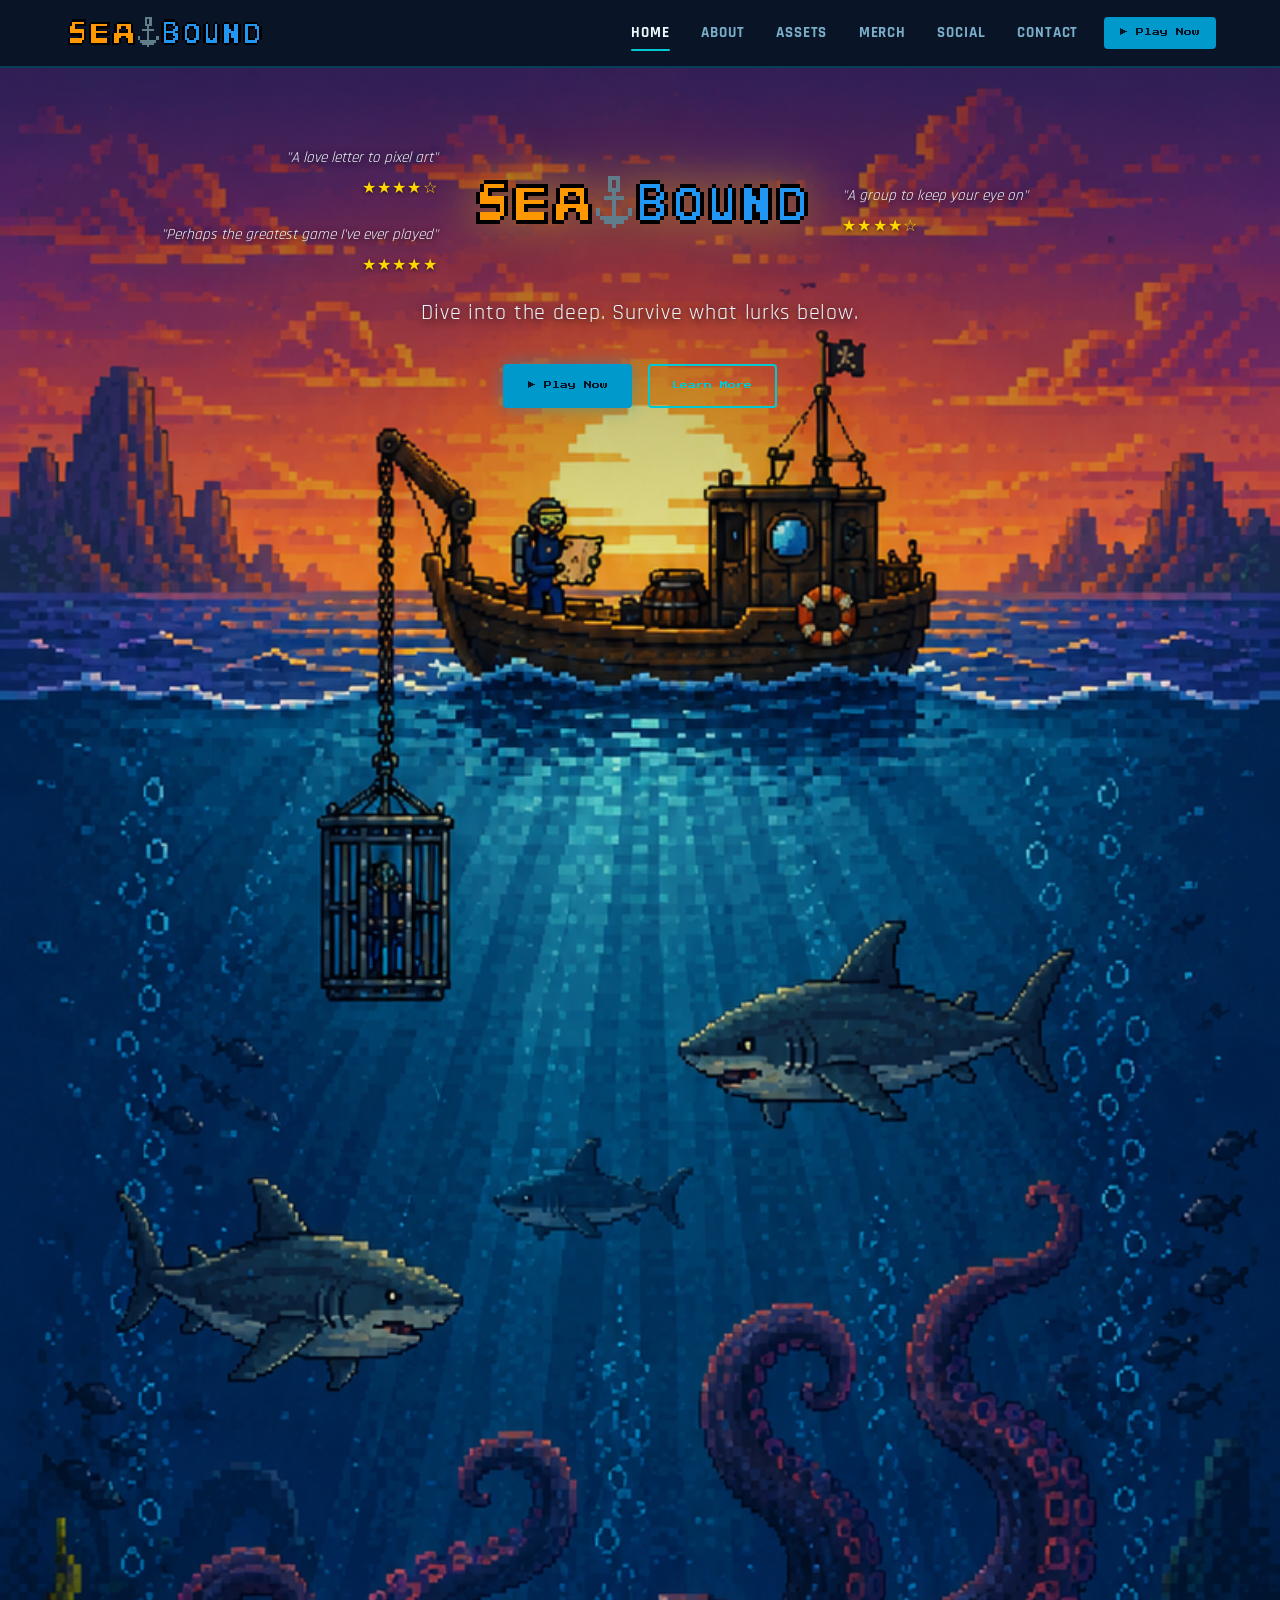
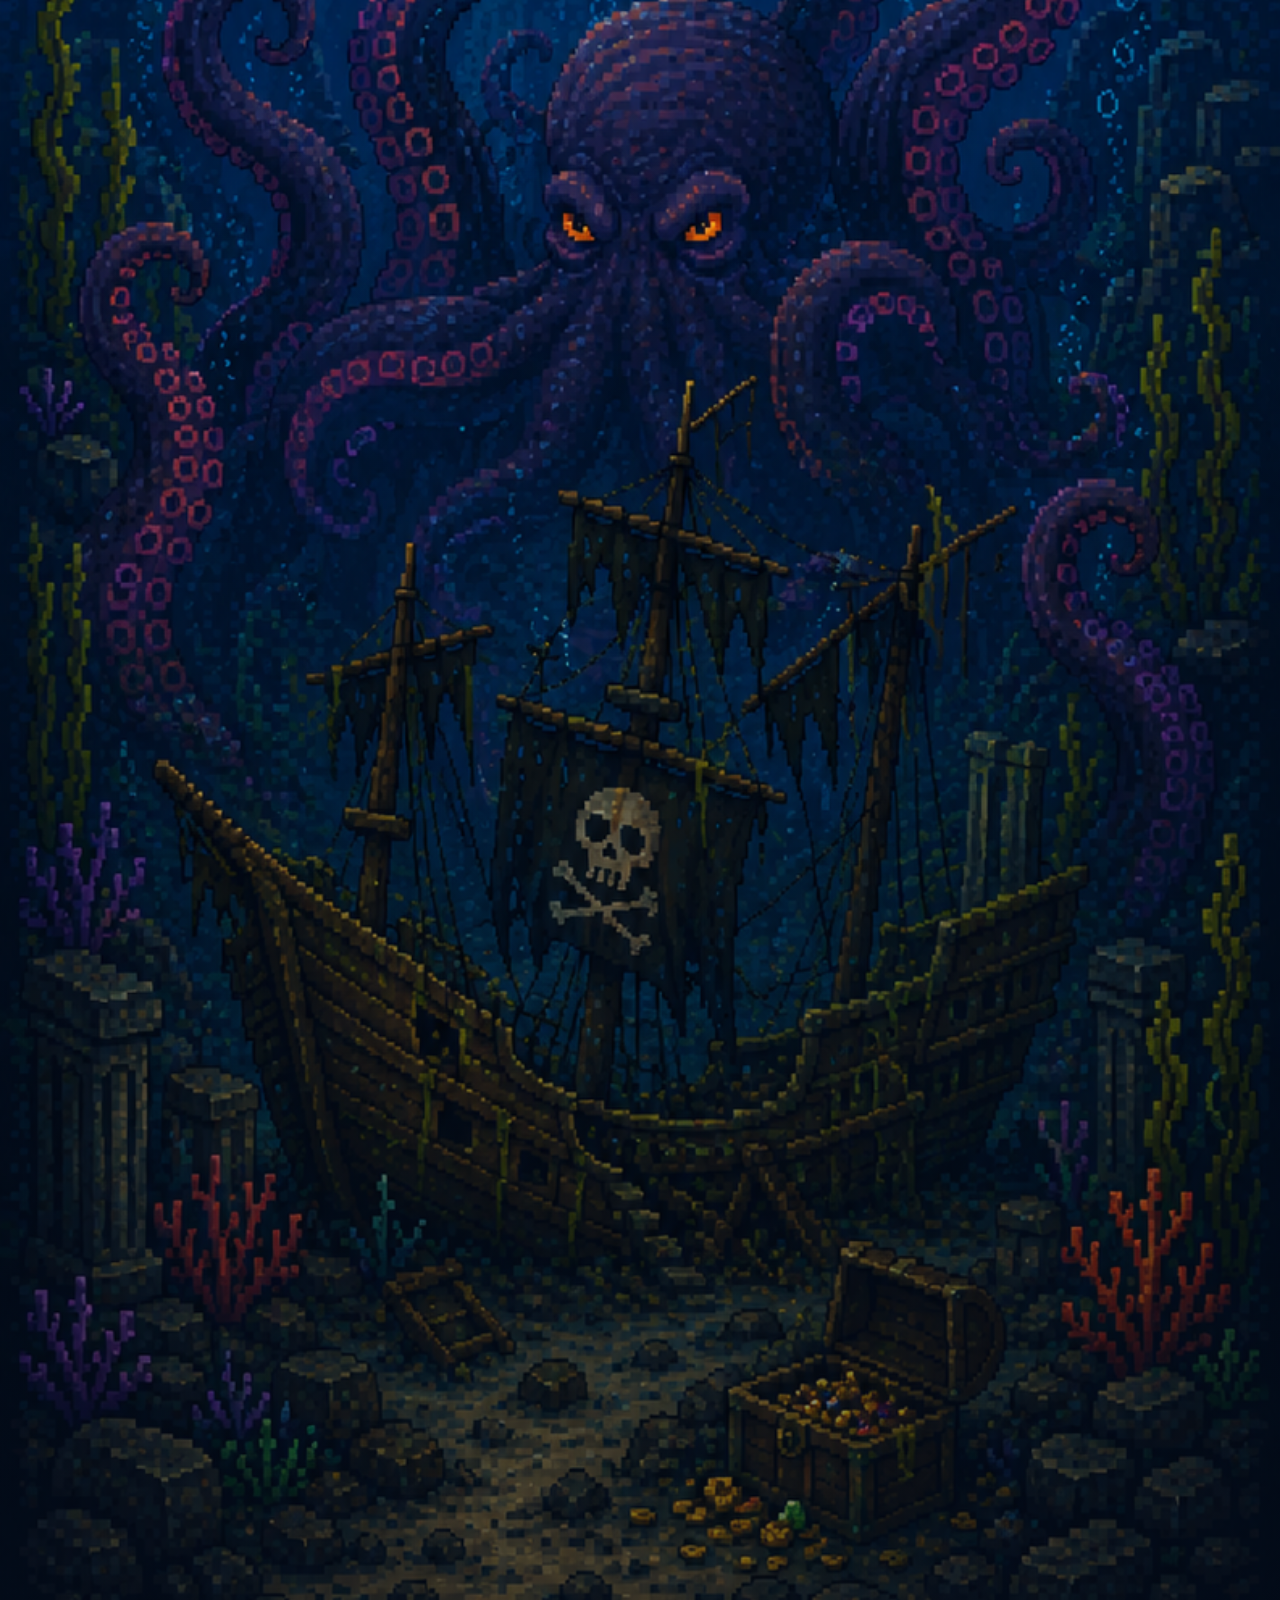
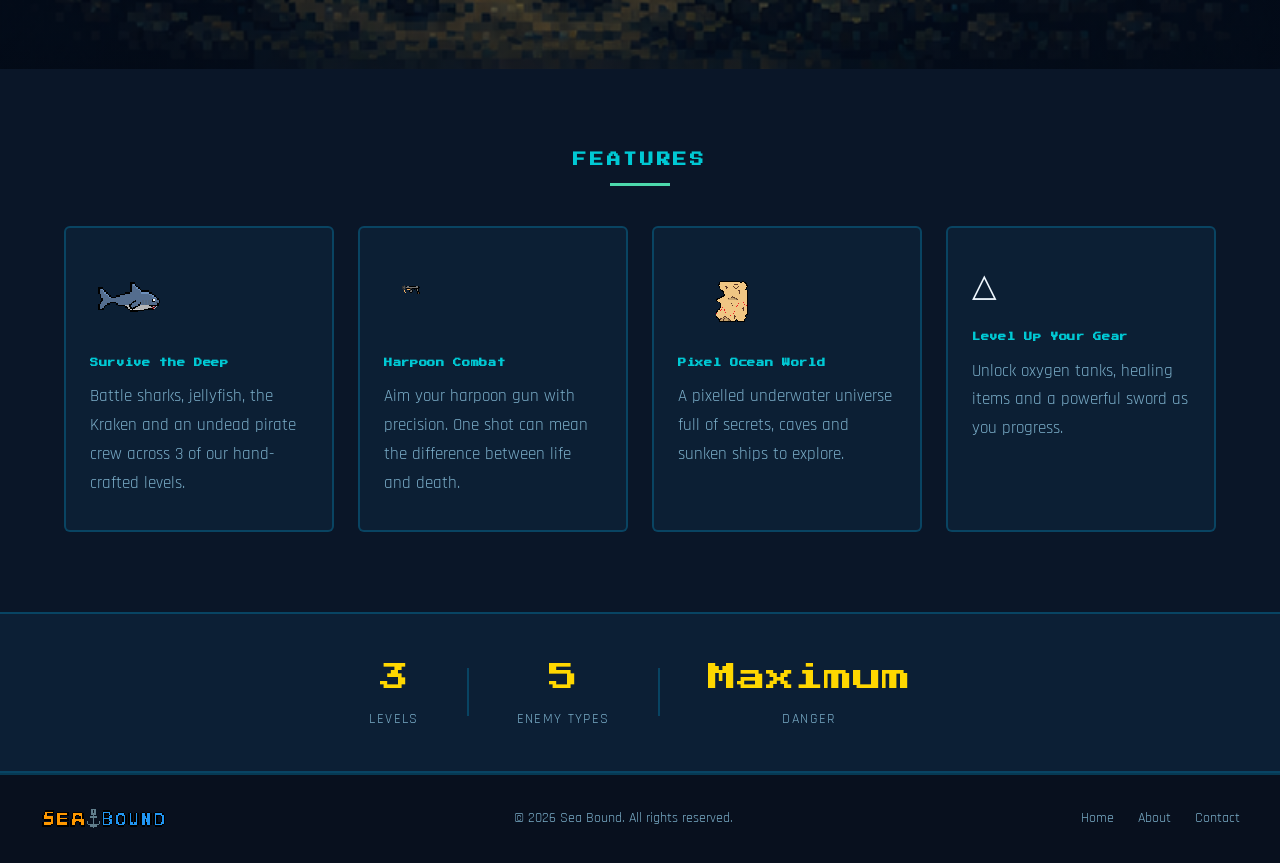
==== commit 84478d42: "website may be finished?" ====
--- a/Max/seabound/index.html
+++ b/Max/seabound/index.html
@@ -28,8 +28,8 @@
       <nav class="nav-links" id="navLinks">
         <a href="#home"    class="nav-link active" data-page="home">Home</a>
         <a href="#about"   class="nav-link" data-page="about">About</a>
-        <a href="#levels"  class="nav-link" data-page="levels">Levels</a>
-        <a href="#artwork" class="nav-link" data-page="artwork">Artwork</a>
+        <a href="#assets"  class="nav-link" data-page="assets">Assets</a>
+        <a href="#merch"   class="nav-link" data-page="merch">Merch</a>
         <a href="#social"  class="nav-link" data-page="social">Social</a>
         <a href="#contact" class="nav-link" data-page="contact">Contact</a>
         <a href="#play" class="nav-cta" data-page="play">&#9654; Play Now</a>
@@ -93,38 +93,38 @@
 
         <!-- Jerry (in the diving cage) -->
         <div class="hotspot" style="left:26%;top:24%;width:9%;height:8%;"
-             data-title="Jerry" data-tip="Your hero. Armed with a harpoon gun and nerves of steel, Jerry dives into the abyss to recover the lost treasure map — one piece at a time."></div>
+             data-title="Jerry" data-tip="Our fearless protagonist Jerry"></div>
 
         <!-- Shark 1 (large, top-right) -->
         <div class="hotspot" style="left:54%;top:28%;width:30%;height:10%;"
-             data-title="Shark" data-tip="The ocean's apex predator. Fast, relentless and always hungry. One bite and Jerry's dive is over."></div>
+             data-title="Shark" data-tip="The ocean's apex predator"></div>
 
         <!-- Shark 2 (middle-left) -->
         <div class="hotspot" style="left:9%;top:41%;width:25%;height:5%;"
-             data-title="Shark" data-tip="A second hunter lurking in the shallows. These sharks patrol in packs — never let your guard down."></div>
+             data-title="Shark" data-tip="The ocean's apex predator"></div>
 
         <div class="hotspot" style="left:44%;top:41%;width:15%;height:3%;"
-             data-title="Shark" data-tip="A second hunter lurking in the shallows. These sharks patrol in packs — never let your guard down."></div>
+             data-title="Shark" data-tip="The ocean's apex predator"></div>
 
         <!-- Jellyfish (top-left) -->
         <div class="hotspot" style="left:4%;top:29%;width:12%;height:7%;"
-             data-title="Jellyfish" data-tip="Slow but deadly. These translucent drifters deliver a paralysing sting — brush one and Jerry freezes in place just long enough for something worse to strike."></div>
+             data-title="Jellyfish" data-tip="Slow but deadly"></div>
 
         <!-- Jellyfish (middle-centre) -->
         <div class="hotspot" style="left:29%;top:36%;width:11%;height:6%;"
-             data-title="Jellyfish" data-tip="Slow but deadly. These translucent drifters deliver a paralysing sting — brush one and Jerry freezes in place just long enough for something worse to strike."></div>
+             data-title="Jellyfish" data-tip="Slow but deadly"></div>
 
         <!-- Jellyfish (right) -->
         <div class="hotspot" style="left:78%;top:39%;width:13%;height:6%;"
-             data-title="Jellyfish" data-tip="Slow but deadly. These translucent drifters deliver a paralysing sting — brush one and Jerry freezes in place just long enough for something worse to strike."></div>
+             data-title="Jellyfish" data-tip="Slow but deadly"></div>
 
         <!-- Kraken (body + tentacles) -->
         <div class="hotspot" style="left:12%;top:49%;width:76%;height:24%;"
-             data-title="The Kraken" data-tip="An ancient terror from the deepest trench. The Kraken guards the final level — eight tentacles, two glowing eyes, and zero mercy."></div>
+             data-title="The Kraken" data-tip="An ancient terror from the deep"></div>
 
         <!-- Sunken Shipwreck -->
         <div class="hotspot" style="left:7%;top:76%;width:75%;height:23%;"
-             data-title="Sunken Shipwreck" data-tip="A cursed pirate vessel dragged to the ocean floor centuries ago. Somewhere inside lies the last fragment of the treasure map — if you can survive long enough to reach it."></div>
+             data-title="Sunken Shipwreck" data-tip="A cursed pirate vessel dragged to the ocean floor centuries ago"></div>
 
         <!-- Tooltip -->
         <div class="hero-tooltip" id="heroTooltip">
@@ -144,7 +144,7 @@
             <p>Battle sharks, jellyfish, the Kraken and an undead pirate crew across 3 of our hand-crafted levels.</p>
           </div>
           <div class="card">
-            <div class="card-icon"><img src="harpoon gun.png" alt="Harpoon Gun" class="card-icon-img" /></div>
+            <div class="card-icon"><img src="harpoon gun.png" alt="Harpoon Gun" class="card-icon-img card-icon-img--large" /></div>
             <h3>Harpoon Combat</h3>
             <p>Aim your harpoon gun with precision. One shot can mean the difference between life and death.</p>
           </div>
@@ -180,9 +180,14 @@
           <div class="about-text">
             <h3 class="pixel small">THE GAME</h3>
             <p>Sea Bound is a pixel-art action game where you play as a deep-sea diver dropped from a research vessel into some of the most dangerous waters on Earth. Armed only with a harpoon gun and your wits, you must retrieve ancient treasure and fight you way to escape before your oxygen runs out.</p>
-            <p>Built with a love for retro aesthetics and modern game-feel, Sea Bound blends chunky pixel art with fluid controls and a pulse-pounding original soundtrack.</p>
             <h3 class="pixel small" style="margin-top:2rem;">THE TEAM</h3>
-            <p>Sea Bound is an indie project developed by a small team of pixel artists and coders whose aim it is to deliver a game that is both challenging and fun.</p>
+            <p>Sea Bound is an indie project developed by a small team of pixel artists and coders.</p>
+            <div class="team-list">
+              <div class="team-member"><span class="team-name">Matthew</span><span class="team-role">Scrum Master, Game Developer</span></div>
+              <div class="team-member"><span class="team-name">Aidan</span><span class="team-role">Game Developer, Sound Effects</span></div>
+              <div class="team-member"><span class="team-name">Fionn</span><span class="team-role">Game Developer, Pixel Art</span></div>
+              <div class="team-member"><span class="team-name">Max</span><span class="team-role">Website Developer, Media Manager</span></div>
+            </div>
           </div>
           <div class="about-panel">
             <div class="pixel-box">
@@ -201,21 +206,51 @@
       </div>
     </section>
 
-    <!-- LEVELS -------------------------------------------------------------- -->
-    <section id="levels" class="page">
+    <!-- ASSETS -------------------------------------------------------------- -->
+    <section id="assets" class="page">
       <div class="section-wrap">
         <h2 class="section-title pixel">LEVELS</h2>
         <p class="section-sub">3 depths. Each more challenging than the last.</p>
         <div class="levels-grid" id="levelsGrid"></div>
-      </div>
-    </section>
-
-    <!-- ARTWORK ------------------------------------------------------------- -->
-    <section id="artwork" class="page">
-      <div class="section-wrap">
-        <h2 class="section-title pixel">ARTWORK</h2>
-        <p class="section-sub">Pixel art from the depths of Sea Bound.</p>
-        <div class="art-grid" id="artGrid"></div>
+
+        <h2 class="section-title pixel" style="margin-top:4rem;">ENEMIES</h2>
+        <p class="section-sub">Various enemies</p>
+        <div class="enemies-grid" id="enemiesGrid"></div>
+
+        <h2 class="section-title pixel" style="margin-top:4rem;">COLLECTABLES</h2>
+        <p class="section-sub">Pick these up to stay alive.</p>
+        <div class="enemies-grid" id="collectablesGrid"></div>
+
+      </div>
+    </section>
+
+    <!-- MERCH --------------------------------------------------------------- -->
+    <section id="merch" class="page">
+      <div class="section-wrap">
+        <h2 class="section-title pixel">MERCH</h2>
+        <p class="section-sub">Official Sea Bound gear. Limited stock.</p>
+        <div class="merch-grid">
+          <div class="merch-card">
+            <div class="merch-img-wrap">
+              <img src="wetsuit.png" alt="Jerry's Wetsuit (Used)" class="merch-img" />
+            </div>
+            <div class="merch-info">
+              <div class="merch-name">Jerry's Wetsuit (Used)</div>
+              <div class="merch-price">€150</div>
+              <button class="btn btn-primary merch-btn">Add to Cart</button>
+            </div>
+          </div>
+          <div class="merch-card">
+            <div class="merch-img-wrap">
+              <img src="sharktooth.png" alt="Shark Tooth Necklace" class="merch-img" />
+            </div>
+            <div class="merch-info">
+              <div class="merch-name">Shark Tooth Necklace</div>
+              <div class="merch-price">€20</div>
+              <button class="btn btn-primary merch-btn">Add to Cart</button>
+            </div>
+          </div>
+        </div>
       </div>
     </section>
 
@@ -231,7 +266,7 @@
             <p>@SeaBoundGame</p>
             <span class="social-follow">Follow</span>
           </a>
-          <a href="#" class="social-card" style="--accent:#e1306c">
+          <a href="https://www.instagram.com/seabound26" target="_blank" class="social-card" style="--accent:#e1306c">
             <div class="social-icon">&#128247;</div>
             <h3>Instagram</h3>
             <p>@seabound.game</p>
@@ -273,7 +308,6 @@
         <div class="play-header">
           <div class="play-title">
             <span class="pixel">SEA &#9875; BOUND</span>
-            <span class="play-sub">Scuba Fighter</span>
           </div>
           <button class="btn btn-outline play-back" data-page="home">&#8592; Back</button>
         </div>
@@ -281,15 +315,6 @@
         <!-- Canvas area -->
         <div class="game-frame">
           <canvas id="gameCanvas"></canvas>
-        </div>
-
-        <!-- Controls reference -->
-        <div class="play-controls">
-          <div class="ctrl-item"><kbd>W A S D</kbd><span>or</span><kbd>&#8593; &#8592; &#8595; &#8594;</kbd><span>Move diver</span></div>
-          <div class="ctrl-sep"></div>
-          <div class="ctrl-item"><kbd>Click</kbd><span>or</span><kbd>Space</kbd><span>Fire harpoon</span></div>
-          <div class="ctrl-sep"></div>
-          <div class="ctrl-item"><span class="ctrl-tip">&#9888; Arrow keys scroll the page — click the game canvas first to focus it</span></div>
         </div>
 
       </div>
@@ -328,7 +353,7 @@
               <span class="info-icon">&#9993;</span>
               <div>
                 <strong>Email</strong>
-                <p>hello@seabound.game</p>
+                <p><a href="mailto:maxnolan187@gmail.com" style="color:var(--aqua);">maxnolan187@gmail.com</a></p>
               </div>
             </div>
             <div class="info-block">
--- a/Max/seabound/style.css
+++ b/Max/seabound/style.css
@@ -293,8 +293,8 @@
   outline: 2px solid red !important; background: rgba(255,0,0,0.15) !important; */
 }
 .hotspot:hover {
-  background: rgba(255, 255, 255, 0.08);
-  outline: 2px solid rgba(0, 201, 212, 0.5);
+  background: transparent;
+  outline: none;
 }
 .hero-tooltip {
   position: absolute;
@@ -399,11 +399,15 @@
 }
 .card-icon { font-size: 2rem; margin-bottom: 1rem; }
 .card-icon-img {
-  width: 2.5rem;
-  height: 2.5rem;
+  width: 5rem;
+  height: 5rem;
   object-fit: contain;
   image-rendering: pixelated;
   display: block;
+}
+.card-icon-img--large {
+  width: 5rem;
+  height: 5rem;
 }
 .card h3 {
   font-family: var(--pixel-font);
@@ -454,6 +458,29 @@
   align-items: start;
 }
 .about-text h3 { color: var(--aqua); margin-bottom: .75rem; }
+.team-list {
+  display: flex;
+  flex-direction: column;
+  gap: .5rem;
+  margin-top: 1rem;
+}
+.team-member {
+  display: flex;
+  align-items: baseline;
+  gap: .6rem;
+}
+.team-name {
+  font-family: var(--pixel-font);
+  font-size: .45rem;
+  color: var(--gold);
+  letter-spacing: .07em;
+  white-space: nowrap;
+}
+.team-role {
+  font-family: var(--body-font);
+  font-size: .9rem;
+  color: var(--muted);
+}
 .pixel-box {
   border: 3px solid var(--border);
   border-radius: 6px;
@@ -522,6 +549,47 @@
 .diff-pip.on  { background: var(--coral); }
 .diff-pip.off { background: var(--border); }
 
+/* ── Enemy grid ──────────────────────────────────────────────────────────── */
+.enemies-grid {
+  display: grid;
+  grid-template-columns: repeat(auto-fill, minmax(140px, 1fr));
+  gap: 1.25rem;
+  margin-top: 2rem;
+}
+.enemy-card {
+  background: var(--card-bg);
+  border: 2px solid var(--border);
+  border-radius: 6px;
+  overflow: hidden;
+  display: flex;
+  flex-direction: column;
+  align-items: center;
+  padding: 1.25rem .75rem .75rem;
+  transition: border-color .2s, transform .2s;
+  cursor: default;
+}
+.enemy-card:hover {
+  border-color: var(--coral);
+  transform: translateY(-3px);
+}
+.enemy-img {
+  max-height: 100px;
+  width: auto;
+  max-width: 100%;
+  object-fit: contain;
+  image-rendering: pixelated;
+  display: block;
+  margin-bottom: .75rem;
+}
+.enemy-label {
+  font-family: var(--pixel-font);
+  font-size: .38rem;
+  color: var(--aqua);
+  letter-spacing: .07em;
+  text-align: center;
+  line-height: 1.6;
+}
+
 /* ── Artwork grid ────────────────────────────────────────────────────────── */
 .art-grid {
   display: grid;
@@ -554,6 +622,66 @@
   font-size: .4rem;
   color: var(--muted);
   letter-spacing: .08em;
+}
+
+/* ── Merch ───────────────────────────────────────────────────────────────── */
+.merch-grid {
+  display: grid;
+  grid-template-columns: repeat(auto-fill, minmax(260px, 1fr));
+  gap: 2rem;
+  margin-top: 2rem;
+}
+.merch-card {
+  background: var(--card-bg);
+  border: 2px solid var(--border);
+  border-radius: 6px;
+  overflow: hidden;
+  transition: border-color .25s, transform .2s, box-shadow .25s;
+}
+.merch-card:hover {
+  border-color: var(--gold);
+  transform: translateY(-4px);
+  box-shadow: 0 8px 32px rgba(255,215,0,.15);
+}
+.merch-img-wrap {
+  background: #fff;
+  display: flex;
+  align-items: center;
+  justify-content: center;
+  padding: 1rem;
+  aspect-ratio: 1 / 1;
+}
+.merch-img {
+  max-width: 100%;
+  max-height: 100%;
+  object-fit: contain;
+  display: block;
+}
+.merch-info {
+  padding: 1.25rem 1.5rem;
+  display: flex;
+  flex-direction: column;
+  gap: .6rem;
+}
+.merch-name {
+  font-family: var(--pixel-font);
+  font-size: .48rem;
+  color: var(--white);
+  letter-spacing: .07em;
+  line-height: 1.6;
+}
+.merch-price {
+  font-family: var(--pixel-font);
+  font-size: .65rem;
+  color: var(--gold);
+  letter-spacing: .08em;
+}
+.merch-btn {
+  margin-top: .4rem;
+  width: 100%;
+  justify-content: center;
+  border: none;
+  cursor: pointer;
 }
 
 /* ── Social ──────────────────────────────────────────────────────────────── */
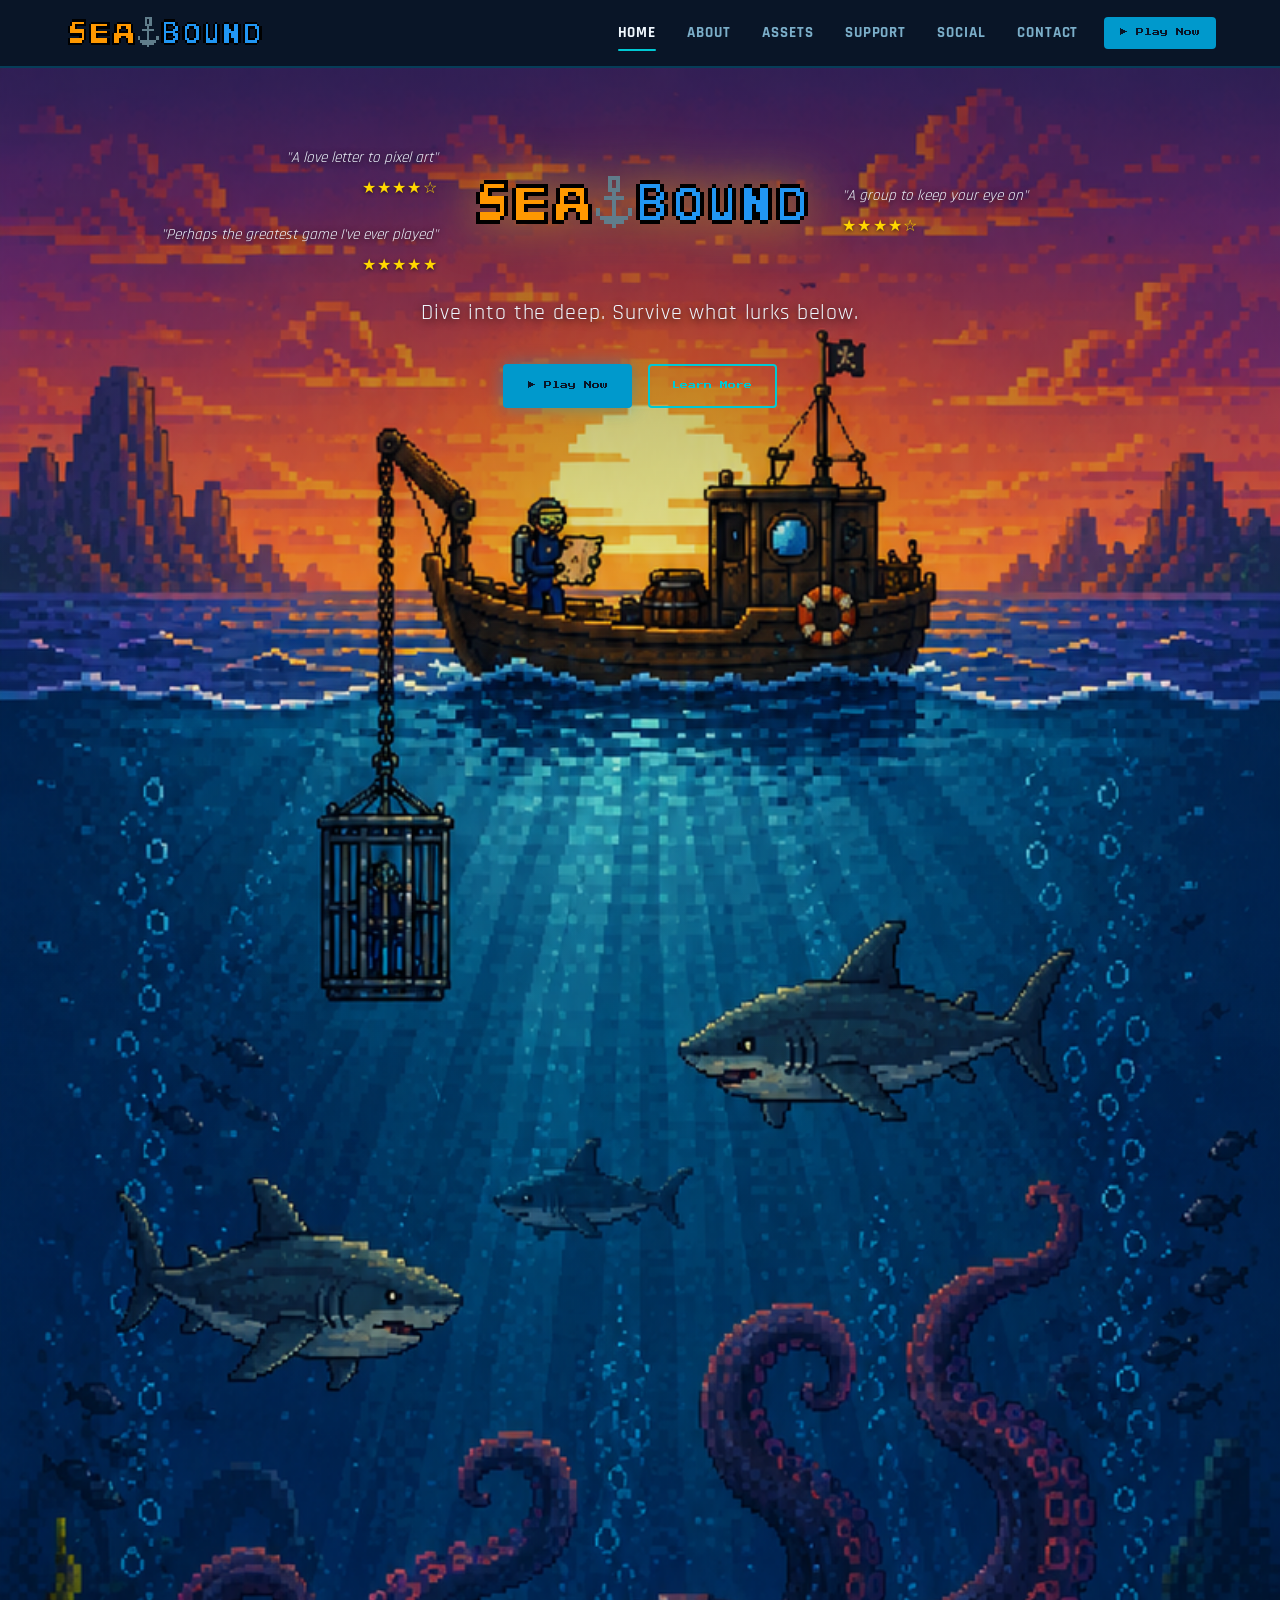
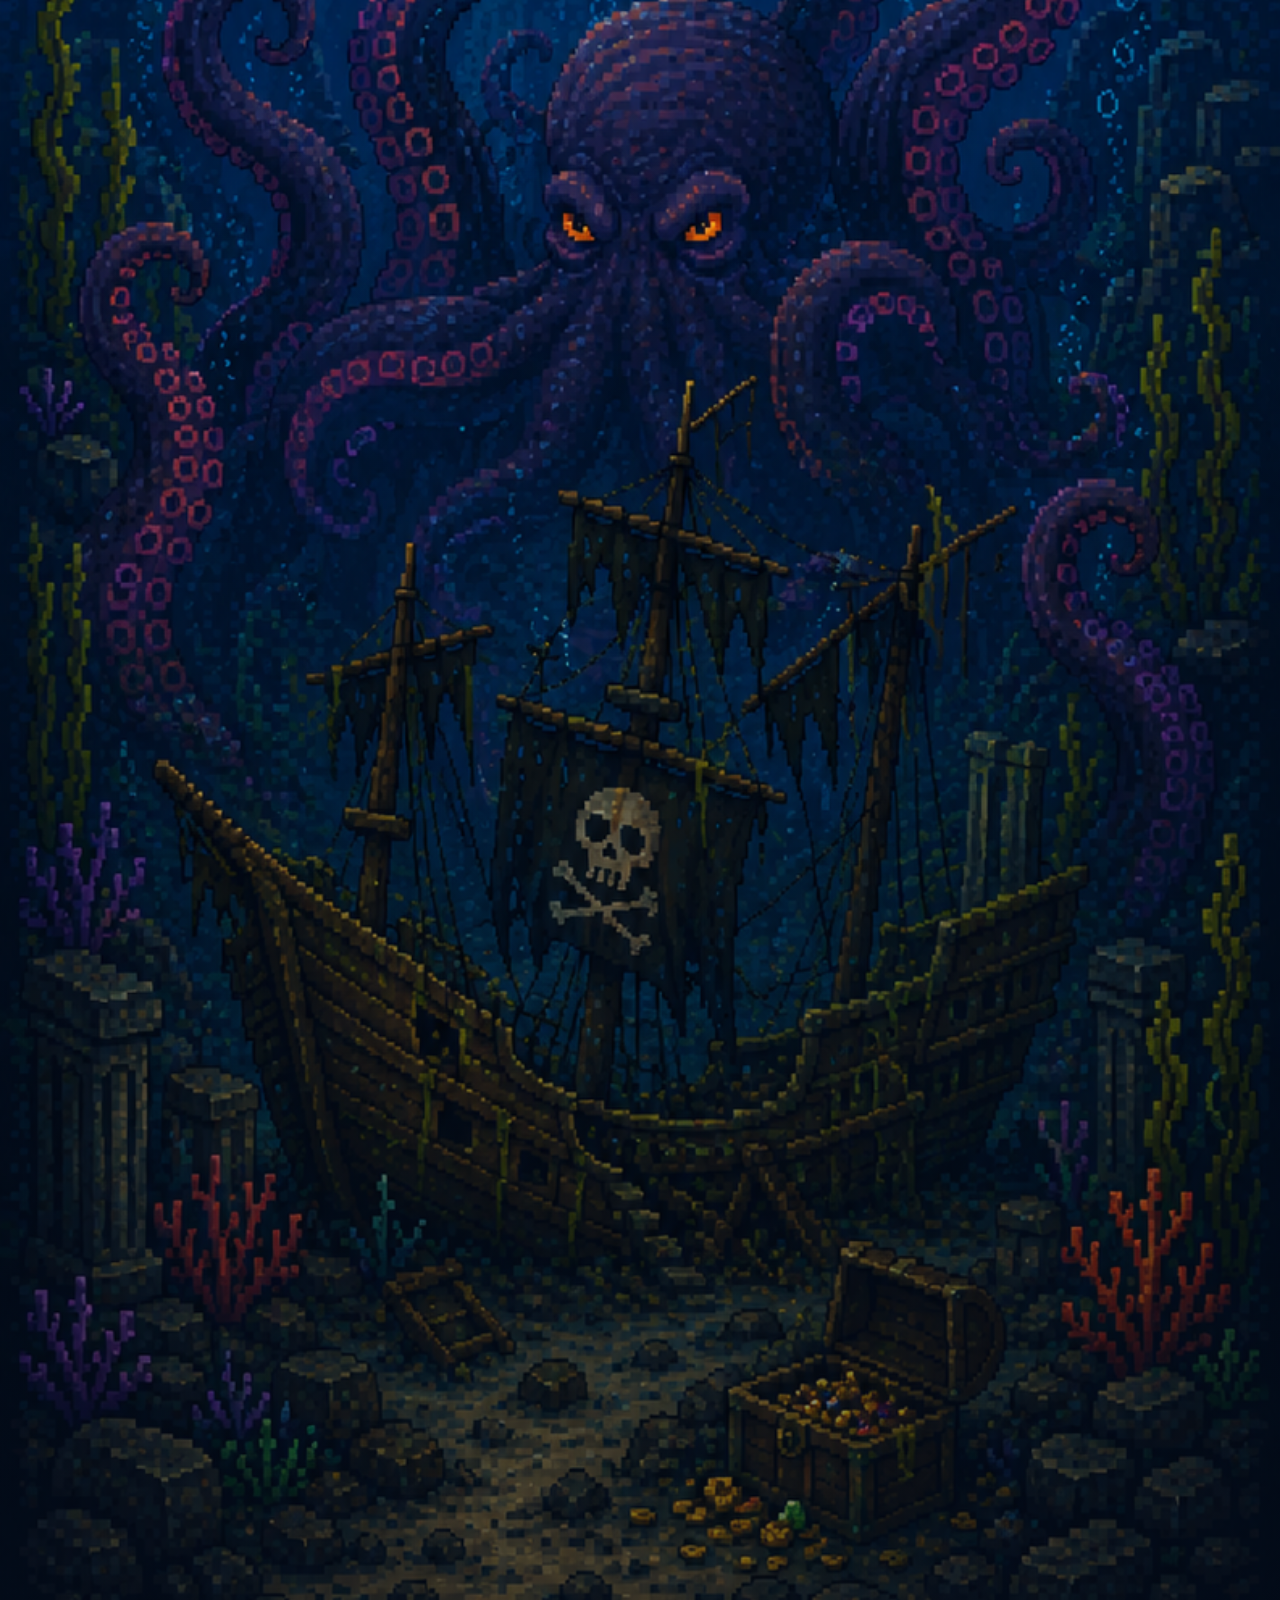
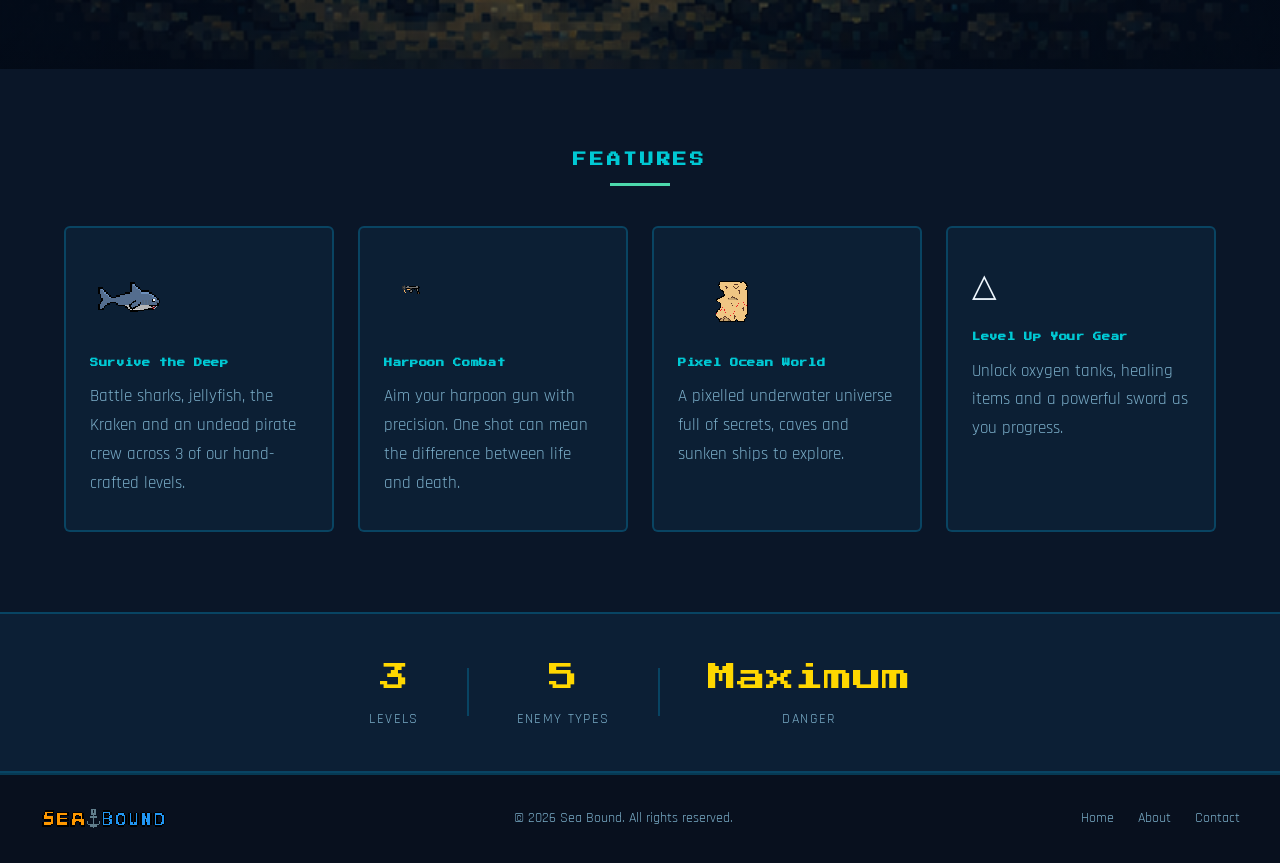
==== commit 25056d5b: "website" ====
--- a/Max/seabound/index.html
+++ b/Max/seabound/index.html
@@ -29,7 +29,7 @@
         <a href="#home"    class="nav-link active" data-page="home">Home</a>
         <a href="#about"   class="nav-link" data-page="about">About</a>
         <a href="#assets"  class="nav-link" data-page="assets">Assets</a>
-        <a href="#merch"   class="nav-link" data-page="merch">Merch</a>
+        <a href="#support"  class="nav-link" data-page="support">Support</a>
         <a href="#social"  class="nav-link" data-page="social">Social</a>
         <a href="#contact" class="nav-link" data-page="contact">Contact</a>
         <a href="#play" class="nav-cta" data-page="play">&#9654; Play Now</a>
@@ -144,7 +144,7 @@
             <p>Battle sharks, jellyfish, the Kraken and an undead pirate crew across 3 of our hand-crafted levels.</p>
           </div>
           <div class="card">
-            <div class="card-icon"><img src="harpoon gun.png" alt="Harpoon Gun" class="card-icon-img card-icon-img--large" /></div>
+            <div class="card-icon"><img src="harpoon gun.png" alt="Harpoon Gun" class="card-icon-img" /></div>
             <h3>Harpoon Combat</h3>
             <p>Aim your harpoon gun with precision. One shot can mean the difference between life and death.</p>
           </div>
@@ -224,11 +224,14 @@
       </div>
     </section>
 
-    <!-- MERCH --------------------------------------------------------------- -->
-    <section id="merch" class="page">
-      <div class="section-wrap">
-        <h2 class="section-title pixel">MERCH</h2>
-        <p class="section-sub">Official Sea Bound gear. Limited stock.</p>
+    <!-- SUPPORT ------------------------------------------------------------- -->
+    <section id="support" class="page">
+      <div class="section-wrap">
+        <h2 class="section-title pixel">SUPPORT</h2>
+
+        <!-- Merch sub-section -->
+        <h3 class="support-sub-title pixel small">MERCH</h3>
+        <p class="section-sub" style="margin-bottom:1.5rem;">Official Sea Bound gear. Limited stock.</p>
         <div class="merch-grid">
           <div class="merch-card">
             <div class="merch-img-wrap">
@@ -237,7 +240,7 @@
             <div class="merch-info">
               <div class="merch-name">Jerry's Wetsuit (Used)</div>
               <div class="merch-price">€150</div>
-              <button class="btn btn-primary merch-btn">Add to Cart</button>
+              <a href="https://paypal.me/seabound/150" target="_blank" class="btn btn-primary merch-btn">Buy Now</a>
             </div>
           </div>
           <div class="merch-card">
@@ -247,10 +250,27 @@
             <div class="merch-info">
               <div class="merch-name">Shark Tooth Necklace</div>
               <div class="merch-price">€20</div>
-              <button class="btn btn-primary merch-btn">Add to Cart</button>
-            </div>
-          </div>
-        </div>
+              <a href="https://paypal.me/seabound/20" target="_blank" class="btn btn-primary merch-btn">Buy Now</a>
+            </div>
+          </div>
+        </div>
+
+        <!-- Donations sub-section -->
+        <h3 class="support-sub-title pixel small" style="margin-top:4rem;">DONATIONS</h3>
+        <p class="section-sub" style="margin-bottom:1.5rem;">Every bit helps us keep developing. Thank you.</p>
+        <div class="donate-grid">
+          <a href="https://paypal.me/seabound/5" target="_blank" class="donate-card">
+            <div class="donate-amount">€5</div>
+            <div class="donate-label">Buy us an Ericsson's dinner</div>
+            <span class="btn btn-outline donate-btn">Donate</span>
+          </a>
+          <a href="https://paypal.me/seabound" target="_blank" class="donate-card">
+            <div class="donate-amount">Custom</div>
+            <div class="donate-label">If you want Sea Bound 2...</div>
+            <span class="btn btn-outline donate-btn">Donate</span>
+          </a>
+        </div>
+
       </div>
     </section>
 
--- a/Max/seabound/style.css
+++ b/Max/seabound/style.css
@@ -106,8 +106,6 @@
 }
 .nav-logo:hover { color: var(--gold); }
 .nav-logo.small { font-size: .5rem; }
-.logo-anchor { color: var(--gold); font-size: 1.15em; }
-.anchor-big  { color: var(--gold); }
 
 /* Nav links */
 .nav-links {
@@ -277,7 +275,6 @@
   letter-spacing: .08em;
   text-shadow: 0 1px 4px rgba(0,0,0,.6);
 }
-.review-div { display: none; }
 @media (max-width: 700px) {
   .hero-sky-row     { flex-direction: column; gap: .75rem; }
   .hero-reviews-left,
@@ -289,8 +286,6 @@
   position: absolute;
   cursor: pointer;
   border-radius: 4px;
-  /* ── DEBUG: uncomment the line below to see all hotspot boxes ──
-  outline: 2px solid red !important; background: rgba(255,0,0,0.15) !important; */
 }
 .hotspot:hover {
   background: transparent;
@@ -405,10 +400,6 @@
   image-rendering: pixelated;
   display: block;
 }
-.card-icon-img--large {
-  width: 5rem;
-  height: 5rem;
-}
 .card h3 {
   font-family: var(--pixel-font);
   font-size: .52rem;
@@ -606,7 +597,6 @@
   cursor: pointer;
 }
 .art-card:hover { border-color: var(--gold); transform: scale(1.02); }
-.art-card canvas { width: 100%; image-rendering: pixelated; display: block; }
 .art-card .art-img {
   width: 100%;
   display: block;
@@ -625,6 +615,20 @@
 }
 
 /* ── Merch ───────────────────────────────────────────────────────────────── */
+.support-sub-title {
+  text-align: center;
+  color: var(--aqua);
+  letter-spacing: .2em;
+  margin-bottom: .6rem;
+  margin-top: 1rem;
+}
+.support-sub-title::after {
+  content: '';
+  display: block;
+  width: 40px; height: 2px;
+  background: var(--seafoam);
+  margin: .5rem auto 0;
+}
 .merch-grid {
   display: grid;
   grid-template-columns: repeat(auto-fill, minmax(260px, 1fr));
@@ -682,6 +686,47 @@
   justify-content: center;
   border: none;
   cursor: pointer;
+  text-align: center;
+}
+
+/* ── Donation cards ──────────────────────────────────────────────────────── */
+.donate-grid {
+  display: grid;
+  grid-template-columns: repeat(auto-fill, minmax(200px, 1fr));
+  gap: 1.5rem;
+  margin-top: 0;
+}
+.donate-card {
+  background: var(--card-bg);
+  border: 2px solid var(--border);
+  border-radius: 6px;
+  padding: 2rem 1.5rem;
+  display: flex;
+  flex-direction: column;
+  align-items: center;
+  gap: .75rem;
+  text-align: center;
+  transition: border-color .25s, transform .2s, box-shadow .25s;
+}
+.donate-card:hover {
+  border-color: var(--seafoam);
+  transform: translateY(-4px);
+  box-shadow: 0 8px 28px rgba(77,217,172,.2);
+}
+.donate-amount {
+  font-family: var(--pixel-font);
+  font-size: 1.2rem;
+  color: var(--gold);
+}
+.donate-label {
+  font-family: var(--body-font);
+  font-size: 1rem;
+  color: var(--muted);
+}
+.donate-btn {
+  margin-top: .25rem;
+  font-size: .42rem;
+  padding: .55rem 1.1rem;
 }
 
 /* ── Social ──────────────────────────────────────────────────────────────── */
@@ -873,14 +918,6 @@
   color: var(--aqua);
   letter-spacing: .15em;
 }
-.play-sub {
-  font-family: var(--body-font);
-  font-size: .9rem;
-  color: var(--muted);
-  letter-spacing: .08em;
-  text-transform: uppercase;
-}
-
 .play-back {
   font-size: .42rem;
   padding: .55rem 1rem;
@@ -911,54 +948,6 @@
   image-rendering: pixelated;
 }
 
-/* Controls bar */
-.play-controls {
-  display: flex;
-  align-items: center;
-  justify-content: center;
-  flex-wrap: wrap;
-  gap: .5rem 1.5rem;
-  background: var(--card-bg);
-  border: 1px solid var(--border);
-  border-radius: 6px;
-  padding: .85rem 1.5rem;
-  width: 100%;
-  max-width: 800px;
-}
-
-.ctrl-item {
-  display: flex;
-  align-items: center;
-  gap: .4rem;
-  font-family: var(--body-font);
-  font-size: .88rem;
-  color: var(--muted);
-}
-
-kbd {
-  font-family: var(--pixel-font);
-  font-size: .4rem;
-  background: rgba(0,153,204,.18);
-  border: 1px solid var(--teal);
-  color: var(--aqua);
-  padding: .3rem .55rem;
-  border-radius: 3px;
-  letter-spacing: .05em;
-}
-
-.ctrl-sep {
-  width: 1px;
-  height: 24px;
-  background: var(--border);
-}
-
-.ctrl-tip {
-  font-size: .8rem;
-  color: var(--muted);
-  opacity: .7;
-}
-
 @media (max-width: 600px) {
-  .play-controls { flex-direction: column; align-items: flex-start; gap: .6rem; }
   .ctrl-sep { display: none; }
 }
